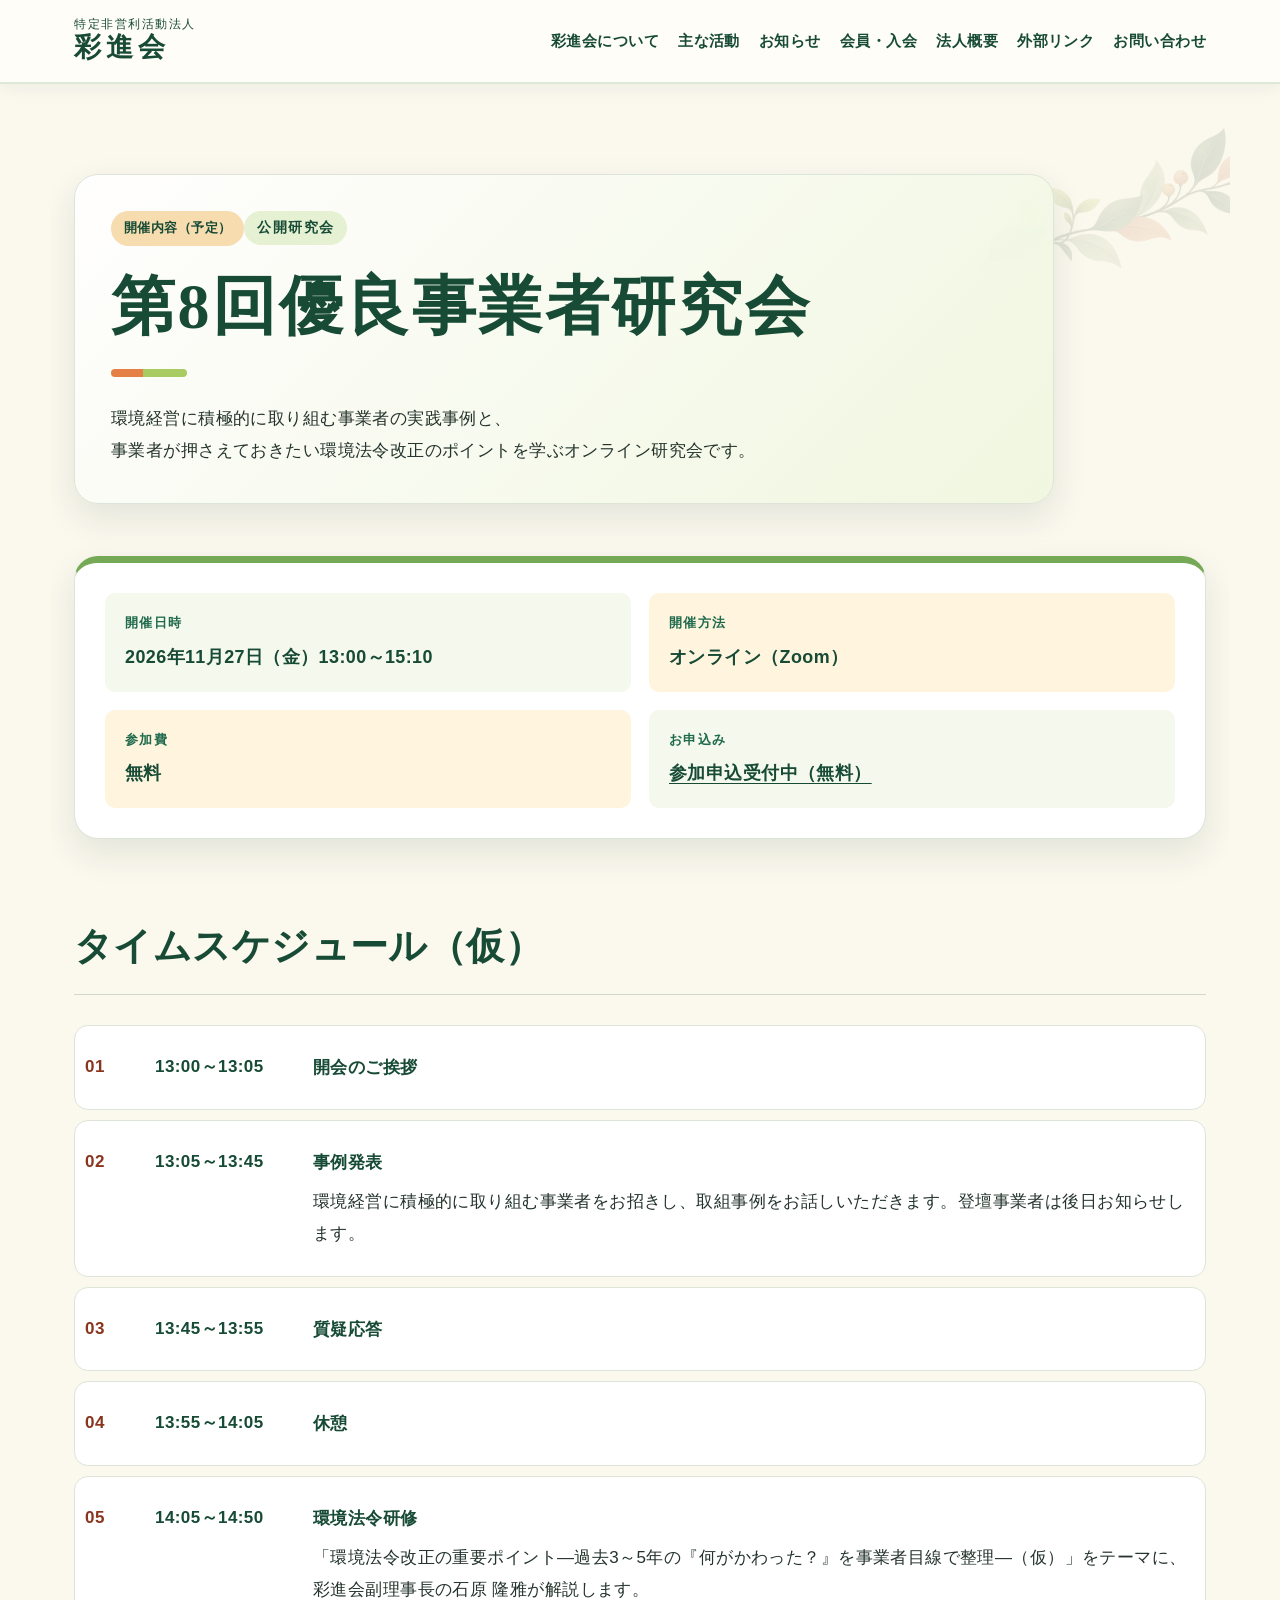
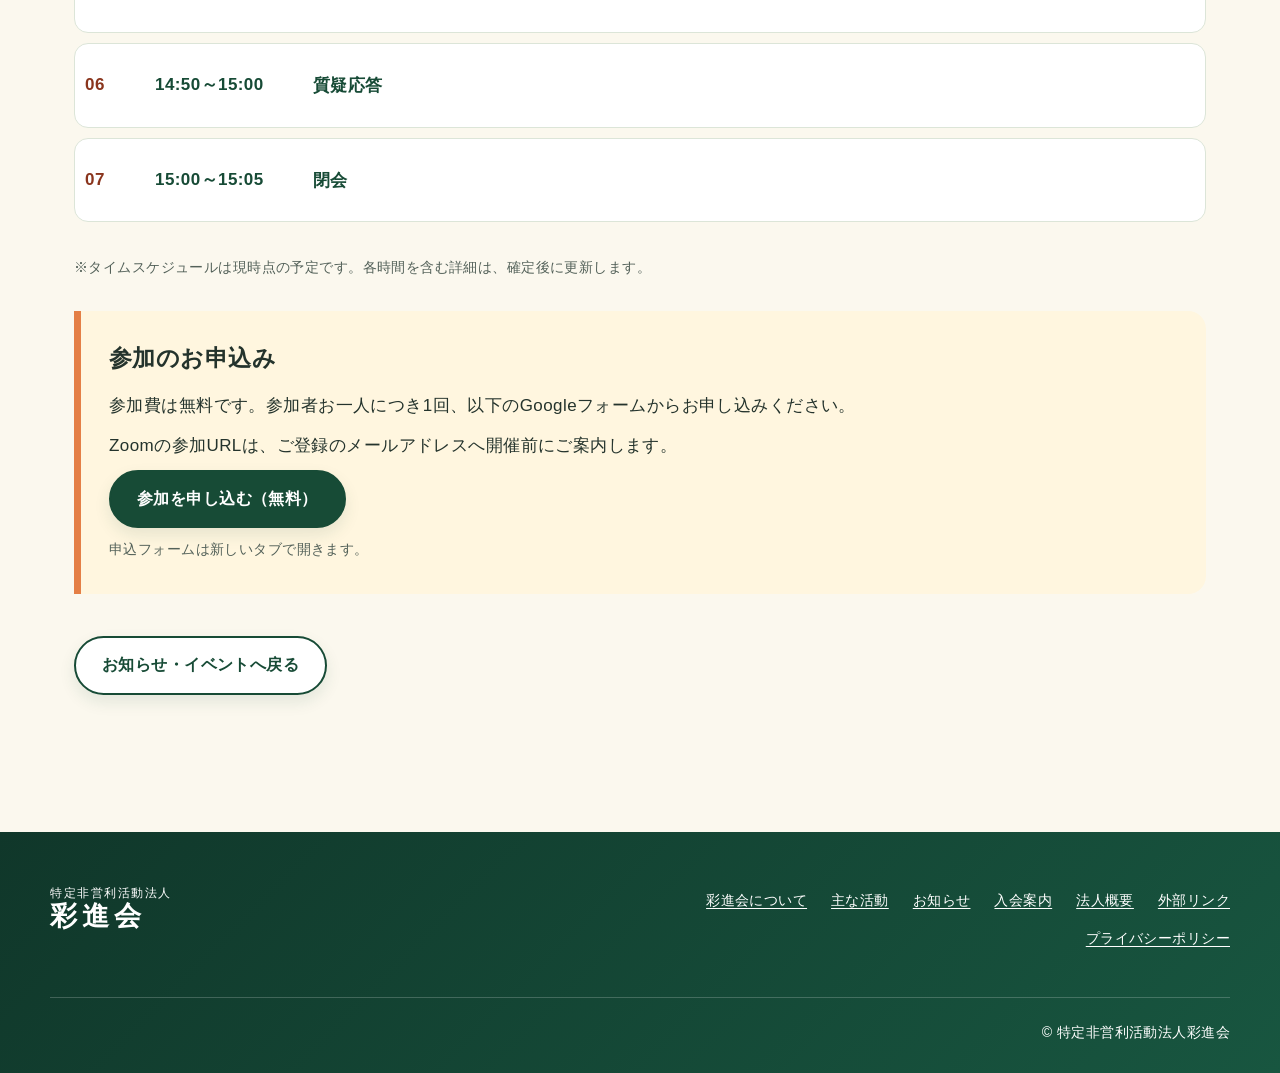
==== event-2026-11.html @ 61be10c1 "Open registration for eighth business study meeting" ====
<!doctype html>
<html lang="ja">
<head>
  <meta charset="utf-8">
  <meta name="viewport" content="width=device-width,initial-scale=1">
  <title>第8回優良事業者研究会｜特定非営利活動法人 彩進会</title>
  <meta name="description" content="2026年11月27日にZoomで開催予定の第8回優良事業者研究会のご案内です。">
  <meta property="og:type" content="article"><meta property="og:locale" content="ja_JP">
  <meta property="og:title" content="第8回優良事業者研究会｜特定非営利活動法人 彩進会">
  <link rel="icon" href="data:,">
  <link rel="stylesheet" href="assets/css/style.css">
  <script src="assets/js/main.js" defer></script>
</head>
<body>
  <a class="skip-link" href="#main">本文へ移動</a>
  <header class="site-header"><div class="header-inner">
    <a class="wordmark" href="index.html" aria-label="彩進会 トップへ"><small>特定非営利活動法人</small><span>彩進会</span></a>
    <button class="menu-button" type="button" aria-expanded="false" aria-controls="global-nav"><span>メニュー</span><i aria-hidden="true"></i></button>
    <nav id="global-nav" class="global-nav" aria-label="メインメニュー"><ul>
      <li><a href="index.html#about">彩進会について</a></li><li><a href="index.html#activities">主な活動</a></li><li><a href="index.html#news">お知らせ</a></li>
      <li><a href="index.html#members">会員・入会</a></li><li><a href="index.html#profile">法人概要</a></li><li><a href="links.html">外部リンク</a></li><li><a href="index.html#contact">お問い合わせ</a></li>
    </ul></nav>
  </div></header>
  <main id="main" class="event-page">
    <header><p class="event-status">開催内容（予定）</p><p class="section-label">公開研究会</p><h1>第8回優良事業者研究会</h1><p class="event-lead">環境経営に積極的に取り組む事業者の実践事例と、<br>事業者が押さえておきたい環境法令改正のポイントを学ぶオンライン研究会です。</p></header>
    <dl class="event-facts">
      <div><dt>開催日時</dt><dd><time datetime="2026-11-27T13:00:00+09:00">2026年11月27日（金）13:00～15:10</time></dd></div>
      <div><dt>開催方法</dt><dd>オンライン（Zoom）</dd></div>
      <div><dt>参加費</dt><dd>無料</dd></div>
      <div><dt>お申込み</dt><dd><a href="#application-heading">参加申込受付中（無料）</a></dd></div>
    </dl>
    <section class="event-section" aria-labelledby="schedule-heading"><h2 id="schedule-heading">タイムスケジュール（仮）</h2>
      <ol class="event-schedule">
        <li><span class="schedule-time">13:00～13:05</span><div class="schedule-content"><strong>開会のご挨拶</strong></div></li>
        <li><span class="schedule-time">13:05～13:45</span><div class="schedule-content"><strong>事例発表</strong><p>環境経営に積極的に取り組む事業者をお招きし、取組事例をお話しいただきます。登壇事業者は後日お知らせします。</p></div></li>
        <li><span class="schedule-time">13:45～13:55</span><div class="schedule-content"><strong>質疑応答</strong></div></li>
        <li><span class="schedule-time">13:55～14:05</span><div class="schedule-content"><strong>休憩</strong></div></li>
        <li><span class="schedule-time">14:05～14:50</span><div class="schedule-content"><strong>環境法令研修</strong><p>「環境法令改正の重要ポイント―過去3～5年の『何がかわった？』を事業者目線で整理―（仮）」をテーマに、彩進会副理事長の石原 隆雅が解説します。</p></div></li>
        <li><span class="schedule-time">14:50～15:00</span><div class="schedule-content"><strong>質疑応答</strong></div></li>
        <li><span class="schedule-time">15:00～15:05</span><div class="schedule-content"><strong>閉会</strong></div></li>
      </ol>
      <p class="external-link-note">※タイムスケジュールは現時点の予定です。各時間を含む詳細は、確定後に更新します。</p>
    </section>
    <aside class="event-notice" aria-labelledby="application-heading">
      <h2 id="application-heading">参加のお申込み</h2>
      <p>参加費は無料です。参加者お一人につき1回、以下のGoogleフォームからお申し込みください。</p>
      <p>Zoomの参加URLは、ご登録のメールアドレスへ開催前にご案内します。</p>
      <p><a class="button primary" href="https://forms.gle/rcYbbFnbFjugcRZS7" target="_blank" rel="noopener noreferrer">参加を申し込む（無料）<span class="visually-hidden">（Googleフォーム・新しいタブで開きます）</span></a></p>
      <p class="external-link-note">申込フォームは新しいタブで開きます。</p>
    </aside>
    <p class="event-actions"><a class="button secondary" href="index.html#news">お知らせ・イベントへ戻る</a></p>
  </main>
  <footer><div class="footer-inner"><div class="wordmark inverse"><small>特定非営利活動法人</small><span>彩進会</span></div><nav aria-label="フッターメニュー"><a href="index.html#about">彩進会について</a><a href="index.html#activities">主な活動</a><a href="index.html#news">お知らせ</a><a href="index.html#join">入会案内</a><a href="index.html#profile">法人概要</a><a href="links.html">外部リンク</a><a href="privacy.html">プライバシーポリシー</a></nav></div><p class="copyright"><small>&copy; 特定非営利活動法人彩進会</small></p></footer>
</body>
</html>
---- assets/css/style.css ----
:root{--ivory:#f7f3e9;--paper:#fffdf8;--green:#184f3b;--green-2:#2d6a50;--lime:#c8d99b;--beige:#eadfca;--orange:#c86f3d;--orange-text:#934520;--ink:#28332e;--muted:#647069;--line:#d9d5c8;--white:#fff;--radius:22px;--shadow:0 16px 45px rgba(39,61,49,.1);--max:1180px}
*{box-sizing:border-box}html{scroll-behavior:smooth;scroll-padding-top:90px}body{margin:0;background:var(--ivory);color:var(--ink);font-family:"Yu Gothic","Hiragino Kaku Gothic ProN",Meiryo,sans-serif;line-height:1.85;letter-spacing:.025em}body,button,input,select,textarea{font-size:16px}a{color:var(--green);text-underline-offset:.2em}a:hover{text-decoration-thickness:2px}img{max-width:100%}button,input,select,textarea{font:inherit}button,a,input,select,textarea{outline-offset:4px}:focus-visible{outline:3px solid var(--orange)}.skip-link{position:fixed;left:16px;top:-80px;z-index:999;padding:12px 18px;background:var(--green);color:white;border-radius:8px}.skip-link:focus{top:12px}.site-header{position:sticky;top:0;z-index:100;background:rgba(247,243,233,.94);border-bottom:1px solid rgba(24,79,59,.14);backdrop-filter:blur(12px)}.header-inner{max-width:var(--max);min-height:82px;margin:auto;padding:10px 24px;display:flex;align-items:center;justify-content:space-between;gap:30px}.wordmark{display:flex;flex-direction:column;color:var(--green);text-decoration:none;line-height:1.15;letter-spacing:.09em}.wordmark small{font-size:.7rem}.wordmark span{font-family:YuMincho,"Yu Mincho",serif;font-size:1.7rem;font-weight:700;letter-spacing:.18em}.global-nav ul{display:flex;align-items:center;gap:24px;list-style:none;margin:0;padding:0}.global-nav a,.back-link{font-size:.88rem;font-weight:700;text-decoration:none}.global-nav a:hover,.back-link:hover{color:var(--orange)}.menu-button{display:none;min-width:48px;min-height:48px;border:0;background:transparent;color:var(--green);font-weight:700}.hero{min-height:680px;display:grid;grid-template-columns:minmax(0,1fr) minmax(320px,470px);align-items:center;gap:70px;max-width:var(--max);margin:auto;padding:90px 24px 100px}.hero-inner{max-width:720px}.eyebrow,.section-label{margin:0 0 15px;color:var(--green-2);font-size:.82rem;font-weight:800;letter-spacing:.15em}.hero h1{margin:0;color:var(--green);font-family:YuMincho,"Yu Mincho",serif;font-size:clamp(2.8rem,5.3vw,5.2rem);line-height:1.3;letter-spacing:.04em}.hero p{max-width:700px;margin:30px 0 0;font-size:1.08rem}.actions{display:flex;gap:14px;flex-wrap:wrap;margin-top:38px}.button{display:inline-flex;min-height:52px;padding:12px 26px;border:2px solid var(--green);border-radius:999px;align-items:center;justify-content:center;font-weight:800;text-decoration:none;cursor:pointer}.button.primary{background:var(--green);color:white}.button.primary:hover{background:#0f3d2d}.button.secondary{background:transparent;color:var(--green)}.button.secondary:hover{background:var(--paper)}.hero-shape{aspect-ratio:1;position:relative;border-radius:42% 58% 58% 42%/45% 40% 60% 55%;background:var(--green);box-shadow:25px 25px 0 var(--lime);display:grid;place-items:center;transform:rotate(-4deg)}.hero-shape:before,.hero-shape:after{content:"";position:absolute;border:1px solid rgba(255,255,255,.38);border-radius:50%}.hero-shape:before{inset:14%}.hero-shape:after{inset:31%}.hero-shape span{position:absolute;color:white;font-family:YuMincho,"Yu Mincho",serif;font-size:1.25rem;font-weight:700;transform:rotate(4deg)}.hero-shape span:first-child{top:18%;left:41%}.hero-shape span:nth-child(2){right:16%;bottom:30%}.hero-shape span:last-child{bottom:17%;left:22%}.section{padding:110px max(24px,calc((100% - var(--max))/2))}.section.tint{background:#efe8d9}.section.dark{background:var(--green);color:white}.section-grid{display:grid;grid-template-columns:.8fr 1.2fr;gap:9%;align-items:start}.section h2,.policy h1{margin:0;font-family:YuMincho,"Yu Mincho",serif;color:var(--green);font-size:clamp(2rem,4vw,3.4rem);line-height:1.45;letter-spacing:.04em}.dark h2,.dark .section-label{color:white}.prose p:first-child{margin-top:0}.prose p{margin:0 0 1.35em}.section-heading{max-width:800px;margin-bottom:52px}.section-heading>p:last-child{margin-top:20px}.cards{display:grid;gap:22px}.cards.three{grid-template-columns:repeat(3,1fr)}.card{position:relative;background:var(--paper);padding:34px;border:1px solid rgba(24,79,59,.13);border-radius:var(--radius);box-shadow:var(--shadow)}.card h3{margin:10px 0 18px;color:var(--green);font-family:YuMincho,"Yu Mincho",serif;font-size:1.35rem}.card p{margin:.8em 0}.number{color:var(--orange);font-weight:800}.dark .card{box-shadow:none}.compact .card{padding:30px}.event-list{border-top:1px solid var(--line)}.event-list article{display:grid;grid-template-columns:minmax(220px,.65fr) 1.35fr;gap:55px;padding:32px 10px;border-bottom:1px solid var(--line)}.event-list time{display:inline-block;padding:4px 12px;background:var(--beige);border-radius:99px;color:var(--green);font-size:.82rem;font-weight:800}.event-list h3{margin:10px 0 0;color:var(--green);font-size:1.35rem}.event-list p{margin:0}.join-layout{display:grid;grid-template-columns:1.1fr .9fr;gap:8%;align-items:start}.fee{margin-top:35px;padding:28px;border-left:5px solid var(--orange);background:var(--paper)}.fee>span{display:block;color:var(--green);font-weight:800}.fee strong{display:block;color:var(--green);font-size:2.7rem;line-height:1.3}.fee strong small{font-size:1rem}.flow{padding:38px;background:var(--green);color:white;border-radius:var(--radius)}.flow h3{margin-top:0;font-size:1.4rem}.flow ol{list-style:none;counter-reset:flow;padding:0}.flow li{counter-increment:flow;position:relative;padding:13px 0 13px 52px;border-bottom:1px solid rgba(255,255,255,.2)}.flow li:before{content:counter(flow,decimal-leading-zero);position:absolute;left:0;color:var(--lime);font-weight:800}.text-link{color:white;font-weight:800}.profile-list{max-width:850px;margin:0}.profile-list div{display:grid;grid-template-columns:180px 1fr;padding:19px 0;border-bottom:1px solid #cac4b8}.profile-list dt{color:var(--green);font-weight:800}.profile-list dd{margin:0}.contact{display:grid;grid-template-columns:.75fr 1.25fr;gap:8%;background:var(--paper)}.contact-intro{position:sticky;top:120px;align-self:start}.contact form{padding:42px;background:var(--ivory);border-radius:var(--radius)}.field{margin-bottom:25px}.field-row{display:grid;grid-template-columns:1fr 1fr;gap:18px}.field label{display:block;margin-bottom:7px;font-weight:800}.field em,.consent em{font-style:normal;color:#934520;font-size:.78rem}.field label small{font-weight:400;color:var(--muted)}input,select,textarea{width:100%;min-height:50px;padding:10px 13px;border:1px solid #9ba79f;border-radius:8px;background:white;color:var(--ink)}textarea{resize:vertical}.field-meta{display:flex;justify-content:space-between;gap:10px;font-size:.85rem}.error{display:block;min-height:1.5em;color:#9b331f;font-size:.85rem;font-weight:700}[aria-invalid=true]{border:2px solid #9b331f}.consent{display:flex;gap:12px;align-items:flex-start}.consent input{width:22px;min-height:22px;margin-top:5px;flex:0 0 auto}.honeypot{position:absolute!important;width:1px!important;height:1px!important;overflow:hidden!important;clip:rect(0,0,0,0)!important}.submit{margin-top:22px;border:0}.submit:disabled{opacity:.6;cursor:wait}.form-status{display:none;margin-bottom:22px;padding:14px 16px;border-radius:8px;font-weight:700}.form-status:not(:empty){display:block}.form-status.sending{background:#ece6d9}.form-status.success{background:#dcebdc;color:#17442f}.form-status.error-status{background:#f5ddd6;color:#792d1d}footer{padding:55px 24px 25px;background:#123d2e;color:white}.footer-inner{max-width:var(--max);margin:auto;display:flex;justify-content:space-between;gap:30px}.wordmark.inverse{color:white}.footer-inner nav{display:flex;gap:12px 24px;flex-wrap:wrap;justify-content:flex-end;max-width:650px}.footer-inner nav a{color:white;font-size:.88rem}.copyright{max-width:var(--max);margin:45px auto 0;padding-top:18px;border-top:1px solid rgba(255,255,255,.2);text-align:right}.policy{max-width:900px;margin:auto;padding:90px 24px 120px}.policy>header{margin-bottom:65px}.policy section{margin:52px 0}.policy h2{padding-bottom:12px;border-bottom:1px solid var(--line);color:var(--green);font-family:YuMincho,"Yu Mincho",serif;font-size:1.5rem}.policy li{margin:.35em 0}.enacted{text-align:right;margin-top:70px}.back-link{padding:10px 0}
@media(max-width:900px){.global-nav{display:none;position:absolute;top:82px;left:0;right:0;background:var(--paper);border-bottom:1px solid var(--line);box-shadow:0 10px 20px rgba(0,0,0,.08)}.global-nav.is-open{display:block}.global-nav ul{display:block;padding:12px 24px 22px}.global-nav a{display:block;min-height:48px;padding:12px 0;border-bottom:1px solid var(--line)}.menu-button{display:block}.hero{grid-template-columns:1fr;min-height:auto;gap:60px;padding-top:70px}.hero-shape{width:min(68vw,420px);margin:auto}.section-grid,.join-layout,.contact{grid-template-columns:1fr;gap:50px}.cards.three{grid-template-columns:1fr}.card{padding:30px}.contact-intro{position:static}.contact form{padding:32px}.event-list article{gap:28px}.footer-inner{display:block}.footer-inner nav{justify-content:flex-start;margin-top:30px}}
@media(max-width:600px){html{scroll-padding-top:74px}.header-inner{min-height:72px;padding-inline:18px}.wordmark span{font-size:1.4rem}.global-nav{top:72px}.hero{padding:55px 20px 75px}.hero h1{font-size:clamp(2.35rem,11.5vw,3.4rem)}.hero p{font-size:1rem}.hero-shape{width:78vw;box-shadow:14px 14px 0 var(--lime)}.actions{display:grid}.section{padding:78px 20px}.section h2{font-size:2rem}.event-list article{grid-template-columns:1fr;gap:12px;padding:27px 0}.profile-list div{grid-template-columns:1fr;gap:3px}.contact form{padding:24px 18px}.field-row{grid-template-columns:1fr;gap:0}.footer-inner nav{display:grid;grid-template-columns:1fr 1fr}.copyright{text-align:left}.policy{padding:60px 20px 90px}.back-link{font-size:.8rem}.fee strong{font-size:2.3rem}}
.hero-title-line{display:block;white-space:nowrap}
@media(min-width:901px) and (max-width:1100px){.hero h1{font-size:clamp(2rem,4vw,3rem)}}
@media(max-width:600px){.hero h1{font-size:clamp(1.85rem,9vw,3.4rem)}}
@media(prefers-reduced-motion:reduce){html{scroll-behavior:auto}*,*:before,*:after{animation-duration:.01ms!important;animation-iteration-count:1!important;transition-duration:.01ms!important}}
.dark .card{color:var(--ink)}
.global-nav a:hover,.back-link:hover,.number,.field em,.consent em{color:var(--orange-text)}
.global-nav ul{gap:clamp(12px,1.5vw,24px)}.global-nav a[aria-current=page]{color:var(--orange-text)}
.resource-page{max-width:var(--max);min-height:70vh;margin:auto;padding:90px 24px 120px}.resource-page>header{max-width:820px;margin-bottom:60px}.resource-page h1{margin:0;color:var(--green);font-family:YuMincho,"Yu Mincho",serif;font-size:clamp(2.6rem,5vw,4.6rem);line-height:1.35;letter-spacing:.04em}.resource-page>header>p:last-child{margin:24px 0 0}.resource-section{padding-top:38px;border-top:1px solid var(--line)}.resource-section h2{margin:0 0 28px;color:var(--green);font-family:YuMincho,"Yu Mincho",serif;font-size:clamp(1.6rem,3vw,2.2rem)}.external-link-list{display:grid;grid-template-columns:repeat(2,minmax(0,1fr));gap:22px;margin:0;padding:0;list-style:none}.external-link-card{display:flex;flex-direction:column;padding:30px;background:var(--paper);border:1px solid rgba(24,79,59,.13);border-radius:var(--radius);box-shadow:var(--shadow)}.external-link-card h3{margin:0 0 12px;font-family:YuMincho,"Yu Mincho",serif;font-size:1.3rem;line-height:1.5}.external-link-card h3 a{color:var(--green);text-decoration-thickness:1px}.external-link-card h3 a:hover{color:var(--orange-text);text-decoration-thickness:2px}.external-link-card p{margin:0}.external-link-note{margin:32px 0 0;color:var(--muted);font-size:.88rem}@media(max-width:700px){.resource-page{padding:60px 20px 90px}.external-link-list{grid-template-columns:1fr}.external-link-card{padding:26px 22px}}
.visually-hidden{position:absolute!important;width:1px!important;height:1px!important;padding:0!important;margin:-1px!important;overflow:hidden!important;clip:rect(0,0,0,0)!important;white-space:nowrap!important;border:0!important}
.event-detail-link{display:inline-block;margin-top:16px;color:var(--orange-text);font-weight:800}.event-page{max-width:var(--max);margin:auto;padding:90px 24px 120px}.event-page>header{max-width:980px;margin-bottom:52px}.event-status{display:inline-block;margin:0 0 18px;padding:5px 13px;background:var(--beige);border-radius:999px;color:var(--green);font-size:.82rem;font-weight:800}.event-page h1{margin:0;color:var(--green);font-family:YuMincho,"Yu Mincho",serif;font-size:clamp(2.5rem,5vw,4.7rem);line-height:1.35;letter-spacing:.04em}.event-lead{max-width:820px;margin:25px 0 0;font-size:1.08rem}.event-facts{display:grid;grid-template-columns:repeat(2,minmax(0,1fr));gap:18px;margin:0;padding:30px;background:var(--paper);border:1px solid rgba(24,79,59,.13);border-radius:var(--radius);box-shadow:var(--shadow)}.event-facts div{padding:18px 20px;background:var(--ivory);border-radius:10px}.event-facts dt{margin-bottom:4px;color:var(--green-2);font-size:.8rem;font-weight:800;letter-spacing:.1em}.event-facts dd{margin:0;color:var(--green);font-size:1.12rem;font-weight:800}.event-section{margin-top:72px}.event-section h2{margin:0 0 30px;padding-bottom:12px;border-bottom:1px solid var(--line);color:var(--green);font-family:YuMincho,"Yu Mincho",serif;font-size:clamp(1.7rem,3vw,2.35rem)}.event-schedule{counter-reset:schedule;margin:0;padding:0;list-style:none}.event-schedule li{counter-increment:schedule;display:grid;grid-template-columns:52px 140px 1fr;gap:18px;padding:25px 10px;border-bottom:1px solid var(--line)}.event-schedule li:before{content:counter(schedule,decimal-leading-zero);color:var(--orange-text);font-weight:800}.schedule-time{color:var(--green);font-weight:800;white-space:nowrap}.schedule-content strong{display:block;color:var(--green);font-size:1.08rem}.schedule-content p{margin:7px 0 0}.event-notice{margin-top:30px;padding:25px 28px;border-left:5px solid var(--orange);background:var(--paper)}.event-notice h2{margin:0 0 10px;padding:0;border:0;font-size:1.45rem}.event-notice p{margin:.45em 0}.event-actions{margin-top:42px}@media(max-width:700px){.event-page{padding:60px 20px 90px}.event-facts{grid-template-columns:1fr;padding:20px}.event-schedule li{grid-template-columns:42px 1fr;gap:10px}.schedule-time{grid-column:2}.schedule-content{grid-column:2}.event-notice{padding:22px 20px}}
.news-list{margin:0 0 90px;border-top:1px solid var(--line)}.news-list article{display:grid;grid-template-columns:180px 1fr;gap:36px;padding:22px 10px;border-bottom:1px solid var(--line);align-items:baseline}.news-list time{color:var(--green-2);font-size:.88rem;font-weight:800}.news-list p{margin:0;font-weight:700}.events-heading{margin-bottom:52px}@media(max-width:600px){.news-list{margin-bottom:70px}.news-list article{grid-template-columns:1fr;gap:5px;padding:20px 0}}

/* 明るさと読みやすさを高めた自然モチーフのデザイン */
:root{--ivory:#fbf8ee;--paper:#fff;--green:#174b36;--green-2:#1f6a4c;--lime:#dceca6;--beige:#f5ddad;--orange:#e47f45;--orange-text:#8a351d;--ink:#24332c;--muted:#536159;--line:#d1d8cf;--radius:24px;--shadow:0 14px 35px rgba(23,75,54,.11)}
body{background:var(--ivory);color:var(--ink);font-size:17px;line-height:1.9}
.site-header{background:rgba(255,253,247,.96);border-bottom:2px solid #dfe8d6;box-shadow:0 4px 18px rgba(23,75,54,.06)}
.wordmark small{font-size:.76rem}.global-nav a,.back-link{font-size:.94rem}.global-nav a:hover,.back-link:hover{color:var(--orange-text)}
.eyebrow,.section-label{display:inline-flex;align-items:center;min-height:34px;margin-bottom:18px;padding:5px 13px;border-radius:999px;background:#e5f1d2;color:var(--green);font-size:.87rem;line-height:1.4;letter-spacing:.1em}
.hero{position:relative;isolation:isolate;min-height:700px;grid-template-columns:minmax(0,1fr) minmax(340px,490px);gap:58px;margin-top:24px;margin-bottom:34px;padding:72px 48px 82px;overflow:hidden;border:1px solid #e1e8d8;border-radius:40px;background:radial-gradient(circle at 8% 10%,#fff4cf 0 13%,transparent 32%),radial-gradient(circle at 92% 12%,#dff1c8 0 18%,transparent 38%),linear-gradient(145deg,#fffef9 0%,#f3f9e8 62%,#fff2df 100%);box-shadow:0 18px 45px rgba(23,75,54,.08)}
.hero:before{content:"";position:absolute;z-index:-1;width:320px;height:320px;right:-120px;bottom:-160px;border-radius:50%;background:#f7cf9d;opacity:.65}.hero-inner{position:relative;z-index:1}.hero h1{color:var(--green);text-wrap:balance}.hero p{font-size:1.12rem;font-weight:500}.hero-visual{position:relative;align-self:center}.hero-illustration-panel{position:relative;padding:18px;border:2px solid rgba(31,106,76,.12);border-radius:45% 55% 48% 52%/52% 42% 58% 48%;background:rgba(255,255,255,.82);box-shadow:20px 22px 0 #dceca6,0 22px 45px rgba(23,75,54,.14)}.hero-illustration-panel:after{content:"";position:absolute;width:72px;height:72px;right:-14px;top:10%;border-radius:50%;background:#f6c164;z-index:-1}.hero-illustration-panel img{display:block;width:100%;height:auto}.hero-keywords{display:flex;justify-content:center;gap:10px;flex-wrap:wrap;margin-top:32px}.hero-keywords span{min-width:82px;padding:8px 16px;border-radius:999px;background:var(--green);color:#fff;text-align:center;font-weight:800;box-shadow:0 6px 16px rgba(23,75,54,.14)}.hero-keywords span:nth-child(2){background:#b9582d}.hero-keywords span:nth-child(3){background:#276f50}
.button{min-height:56px;font-size:1rem;box-shadow:0 7px 16px rgba(23,75,54,.1)}.button.primary{background:var(--green)}.button.primary:hover{background:#0f3d2d}.button.secondary{background:#fff}.button.secondary:hover{background:#f3f8e9}
.section,.resource-page,.event-page,.policy{position:relative;isolation:isolate;overflow:hidden}.section>* ,.resource-page>* ,.event-page>* ,.policy>*{position:relative;z-index:1}.section:after,.resource-page:after,.event-page:after,.policy:after{content:"";position:absolute;z-index:0;top:34px;right:-55px;width:310px;height:155px;background:url("../images/leaf-sprig.png") center/contain no-repeat;opacity:.13;pointer-events:none}.section.tint:after,.resource-page:after{right:auto;left:-60px;transform:scaleX(-1)}.section.dark:after{filter:brightness(0) invert(1);opacity:.12}
.section{padding-top:118px;padding-bottom:118px}.section.tint{background:linear-gradient(135deg,#f4efdc 0%,#eef6df 100%)}.section.dark{background:linear-gradient(135deg,#133f2f 0%,#26775a 100%)}.dark h2,.dark .section-label{color:#fff}.dark .section-label{background:rgba(255,255,255,.15);border:1px solid rgba(255,255,255,.26)}
.section h2,.policy h1,.resource-page h1,.event-page h1{color:var(--green)}.section h2:after,.policy h1:after,.resource-page h1:after,.event-page h1:after{content:"";display:block;width:76px;height:8px;margin-top:18px;border-radius:999px;background:linear-gradient(90deg,#e47f45 0 42%,#a8cc62 42% 100%)}.dark h2:after{background:linear-gradient(90deg,#f6b66d 0 42%,#dceca6 42% 100%)}
.section.dark h2{color:#fff}
.card,.external-link-card{border:1px solid #dce5d8;border-top:6px solid #76a956;background:#fff;box-shadow:var(--shadow)}.cards.three .card:nth-child(2),.external-link-card:nth-child(2){border-top-color:#e47f45}.cards.three .card:nth-child(3){border-top-color:#e2b547}.card h3{font-size:1.42rem}.number{display:inline-flex;min-width:44px;min-height:44px;align-items:center;justify-content:center;border-radius:50%;background:#f7dfbc;color:var(--orange-text)}
.news-list{display:grid;gap:12px;border:0}.news-list article{padding:22px 24px;border:1px solid #dce5d8;border-left:6px solid #76a956;border-radius:16px;background:#fff;box-shadow:0 8px 22px rgba(23,75,54,.07)}.news-list article:first-child{border-left-color:#e47f45}.news-list time{font-size:.94rem}.event-list{display:grid;gap:16px;border:0}.event-list article{padding:28px;border:1px solid #dce5d8;border-left:6px solid #76a956;border-radius:18px;background:#fff;box-shadow:0 9px 24px rgba(23,75,54,.07)}.event-list article:nth-child(2){border-left-color:#e47f45}.event-list article:nth-child(3){border-left-color:#e2b547}.event-list time{background:#f6e8c7;font-size:.9rem}
.fee{border-left:7px solid var(--orange);border-radius:0 18px 18px 0;background:#fff6df;box-shadow:0 8px 24px rgba(23,75,54,.07)}.flow{background:linear-gradient(145deg,#174b36,#276f50);box-shadow:0 16px 34px rgba(23,75,54,.18)}.flow li:before{color:#e5f1a8}.profile-list{padding:12px 28px;border:1px solid #dce5d8;border-radius:20px;background:rgba(255,255,255,.8);box-shadow:var(--shadow)}
.contact{background:linear-gradient(135deg,#fffdf8 0%,#edf6df 100%)}.contact form{border:1px solid #dce5d8;background:#fff;box-shadow:var(--shadow)}input,select,textarea{min-height:54px;border:2px solid #879b90;background:#fff;font-size:1rem}input:focus,select:focus,textarea:focus{border-color:var(--green);box-shadow:0 0 0 4px rgba(31,106,76,.12)}
footer{background:linear-gradient(135deg,#10372a,#185640)}
.policy>header,.resource-page>header,.event-page>header{padding:36px;border:1px solid #dce5d8;border-radius:24px;background:linear-gradient(135deg,rgba(255,255,255,.92),rgba(239,247,222,.92));box-shadow:var(--shadow)}.policy section{padding:30px 34px;border:1px solid #e0e7dc;border-radius:18px;background:#fff;box-shadow:0 8px 22px rgba(23,75,54,.06)}.resource-section{border-top:0}.event-facts{border:1px solid #dce5d8;border-top:7px solid #76a956}.event-facts div{background:#f5f8ed}.event-facts div:nth-child(2),.event-facts div:nth-child(3){background:#fff5df}.event-status{background:#f6dcae;color:var(--green)}.event-schedule li{margin-bottom:10px;border:1px solid #dce5d8;border-radius:14px;background:#fff}.event-notice{border-left:7px solid var(--orange);border-radius:0 18px 18px 0;background:#fff6df}
@media(max-width:900px){body{font-size:16px}.hero{grid-template-columns:1fr;gap:44px;margin:16px 18px 28px;padding:60px 42px 72px}.hero-visual{width:min(72vw,460px);margin:auto}.section{padding-top:92px;padding-bottom:92px}.section:after,.resource-page:after,.event-page:after,.policy:after{width:230px;height:115px;opacity:.1}.policy>header,.resource-page>header,.event-page>header{padding:30px}}
@media(max-width:600px){.hero{margin:0;border-radius:0 0 30px 30px;padding:48px 20px 64px}.hero p{font-size:1.02rem}.hero-visual{width:min(84vw,390px)}.hero-illustration-panel{padding:10px;box-shadow:12px 14px 0 #dceca6,0 18px 32px rgba(23,75,54,.13)}.hero-keywords{margin-top:25px}.hero-keywords span{min-width:74px;padding:7px 13px}.section{padding-top:82px;padding-bottom:82px}.section:after,.resource-page:after,.event-page:after,.policy:after{right:-65px;left:auto;width:190px;height:95px;opacity:.08}.section.tint:after{right:auto;left:-65px}.news-list article{padding:20px}.event-list article{padding:22px 20px}.profile-list{padding:8px 20px}.policy>header,.resource-page>header,.event-page>header{padding:24px 20px}.policy section{padding:24px 20px}}
.resource-section+.resource-section{margin-top:72px}.external-link-list.single-column{grid-template-columns:minmax(0,560px)}
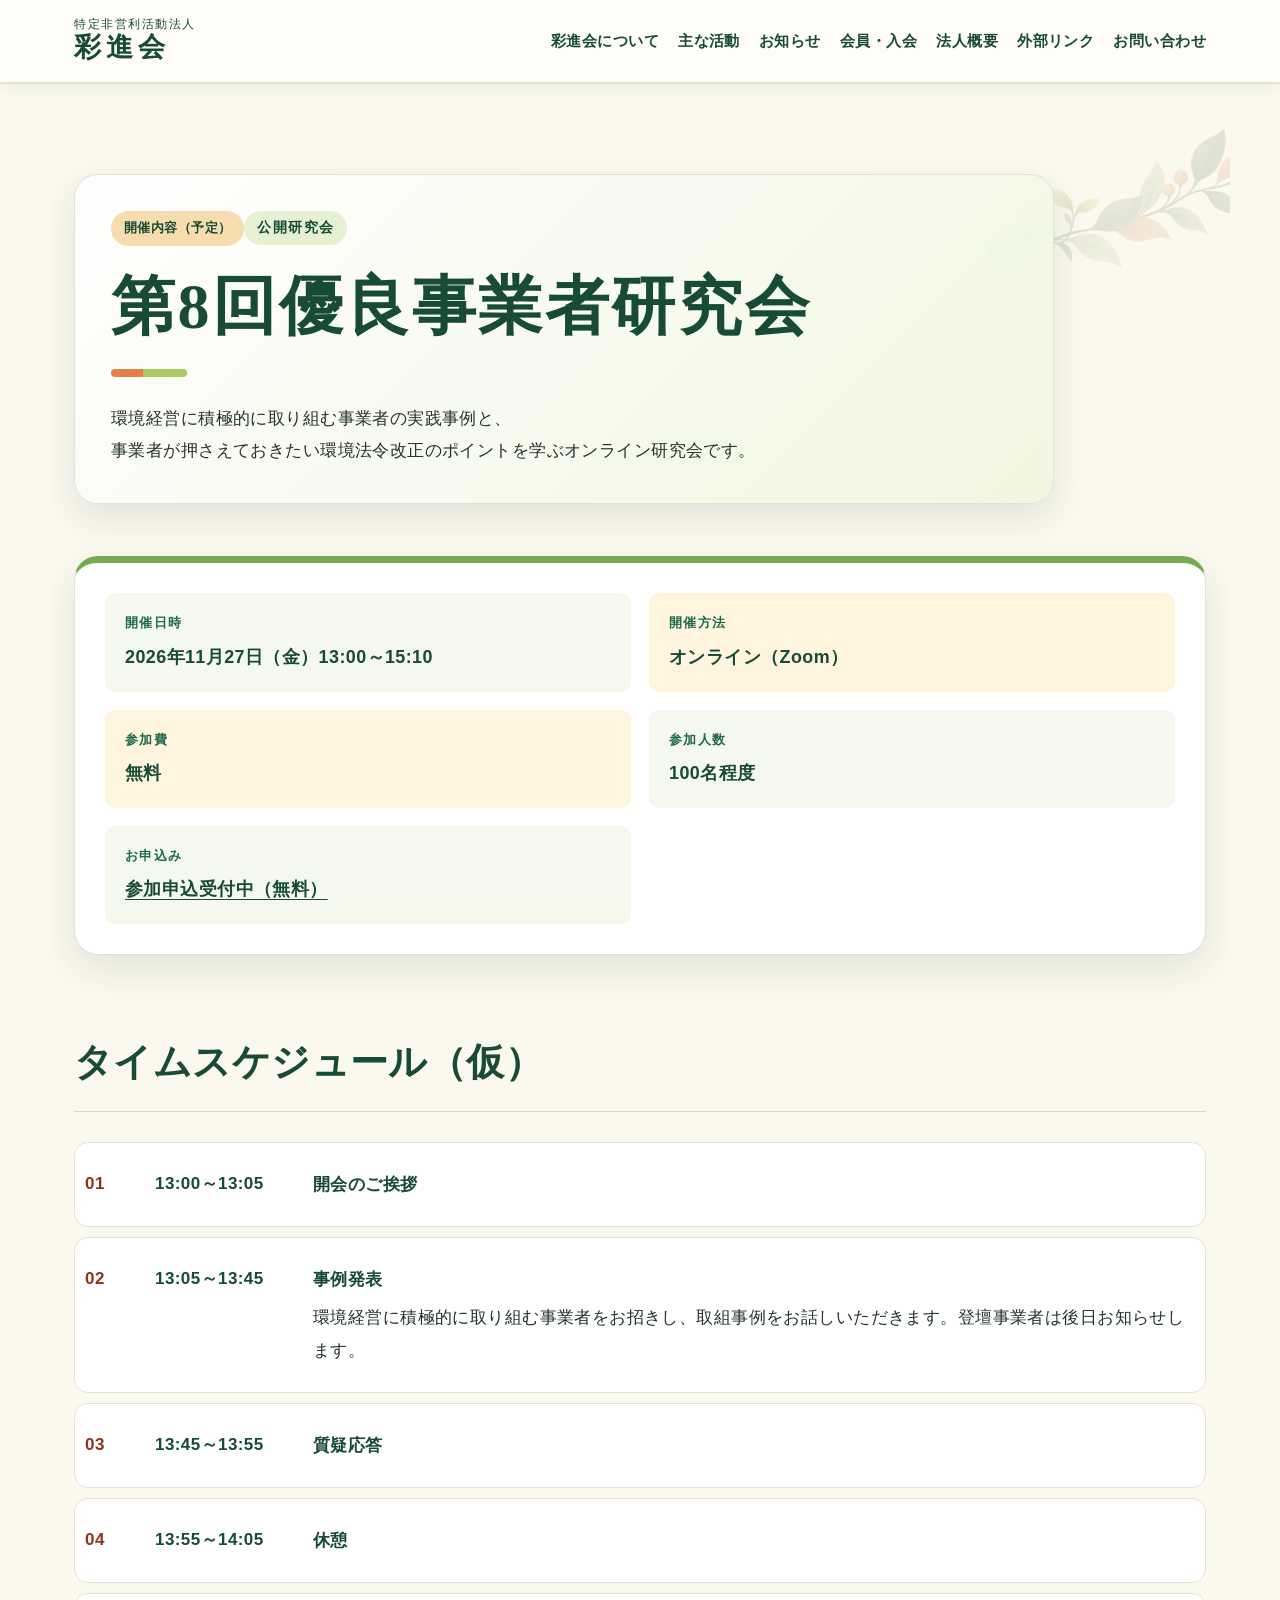
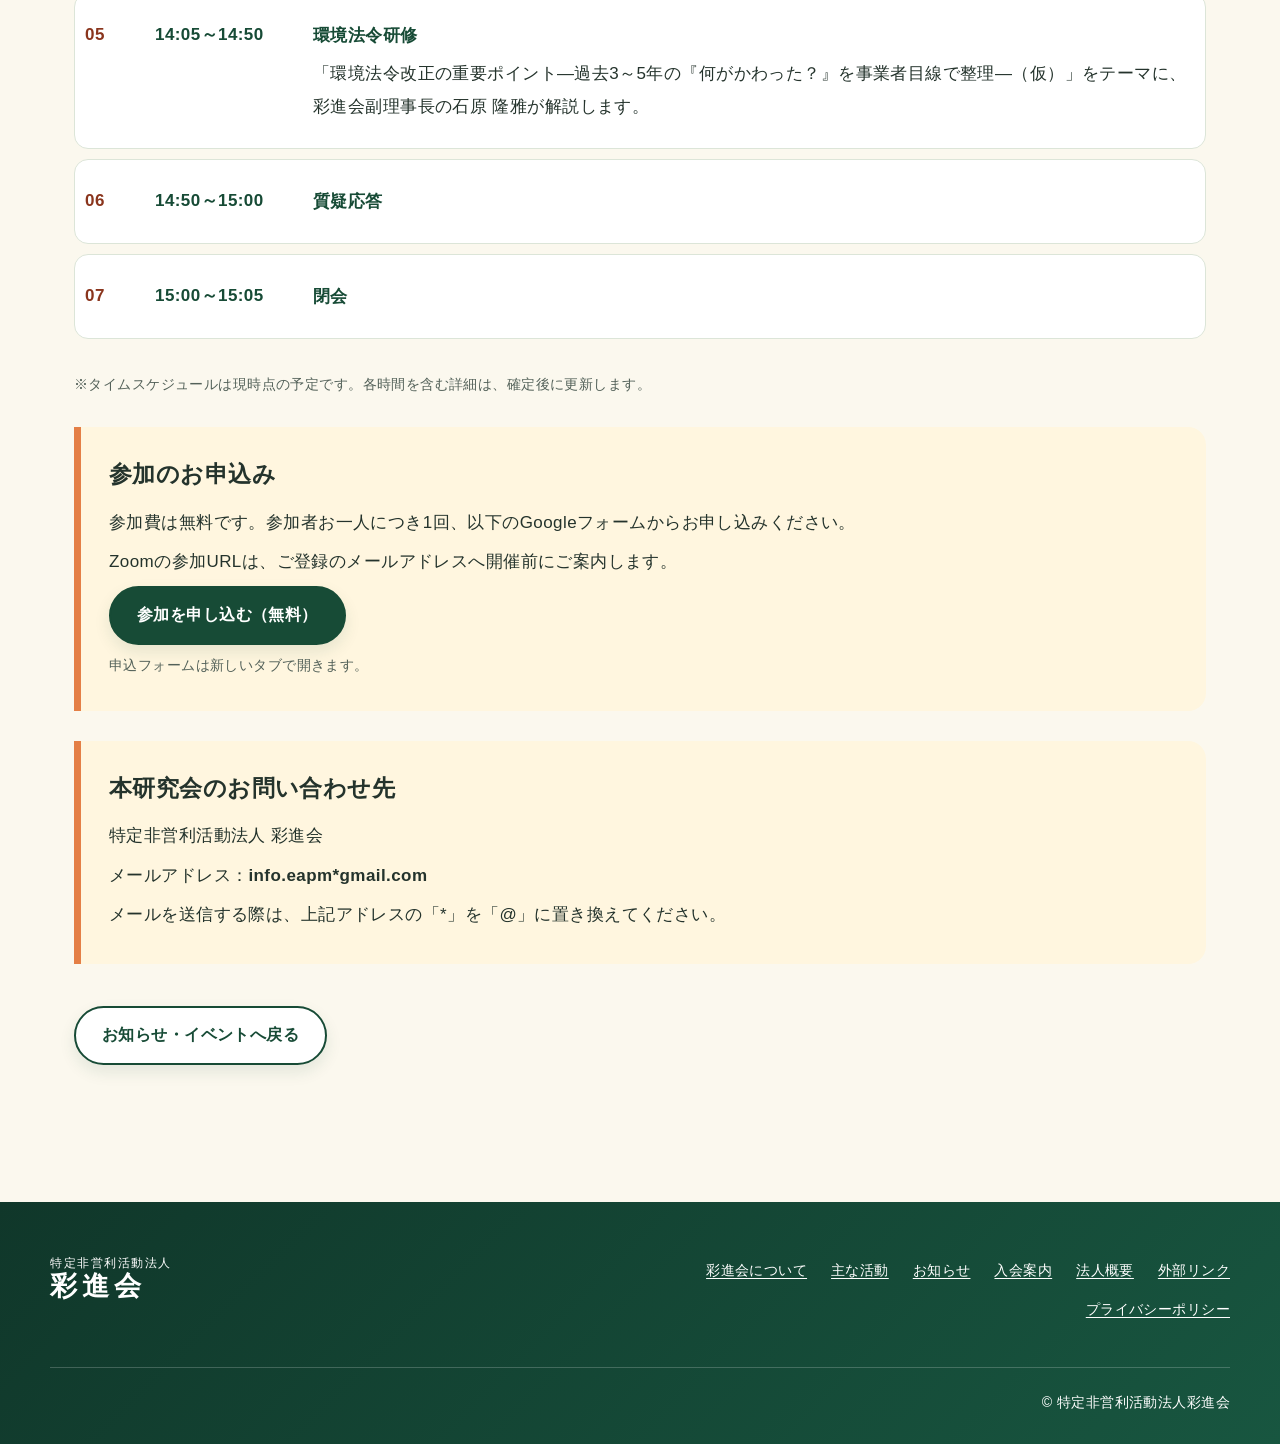
==== commit f68d67c8: "Add event attendance estimate and contact details" ====
--- a/event-2026-11.html
+++ b/event-2026-11.html
@@ -27,6 +27,7 @@
       <div><dt>開催日時</dt><dd><time datetime="2026-11-27T13:00:00+09:00">2026年11月27日（金）13:00～15:10</time></dd></div>
       <div><dt>開催方法</dt><dd>オンライン（Zoom）</dd></div>
       <div><dt>参加費</dt><dd>無料</dd></div>
+      <div><dt>参加人数</dt><dd>100名程度</dd></div>
       <div><dt>お申込み</dt><dd><a href="#application-heading">参加申込受付中（無料）</a></dd></div>
     </dl>
     <section class="event-section" aria-labelledby="schedule-heading"><h2 id="schedule-heading">タイムスケジュール（仮）</h2>
@@ -48,6 +49,12 @@
       <p><a class="button primary" href="https://forms.gle/rcYbbFnbFjugcRZS7" target="_blank" rel="noopener noreferrer">参加を申し込む（無料）<span class="visually-hidden">（Googleフォーム・新しいタブで開きます）</span></a></p>
       <p class="external-link-note">申込フォームは新しいタブで開きます。</p>
     </aside>
+    <aside class="event-notice" aria-labelledby="event-contact-heading">
+      <h2 id="event-contact-heading">本研究会のお問い合わせ先</h2>
+      <p>特定非営利活動法人 彩進会</p>
+      <p>メールアドレス：<strong>info.eapm*gmail.com</strong></p>
+      <p>メールを送信する際は、上記アドレスの「*」を「@」に置き換えてください。</p>
+    </aside>
     <p class="event-actions"><a class="button secondary" href="index.html#news">お知らせ・イベントへ戻る</a></p>
   </main>
   <footer><div class="footer-inner"><div class="wordmark inverse"><small>特定非営利活動法人</small><span>彩進会</span></div><nav aria-label="フッターメニュー"><a href="index.html#about">彩進会について</a><a href="index.html#activities">主な活動</a><a href="index.html#news">お知らせ</a><a href="index.html#join">入会案内</a><a href="index.html#profile">法人概要</a><a href="links.html">外部リンク</a><a href="privacy.html">プライバシーポリシー</a></nav></div><p class="copyright"><small>&copy; 特定非営利活動法人彩進会</small></p></footer>
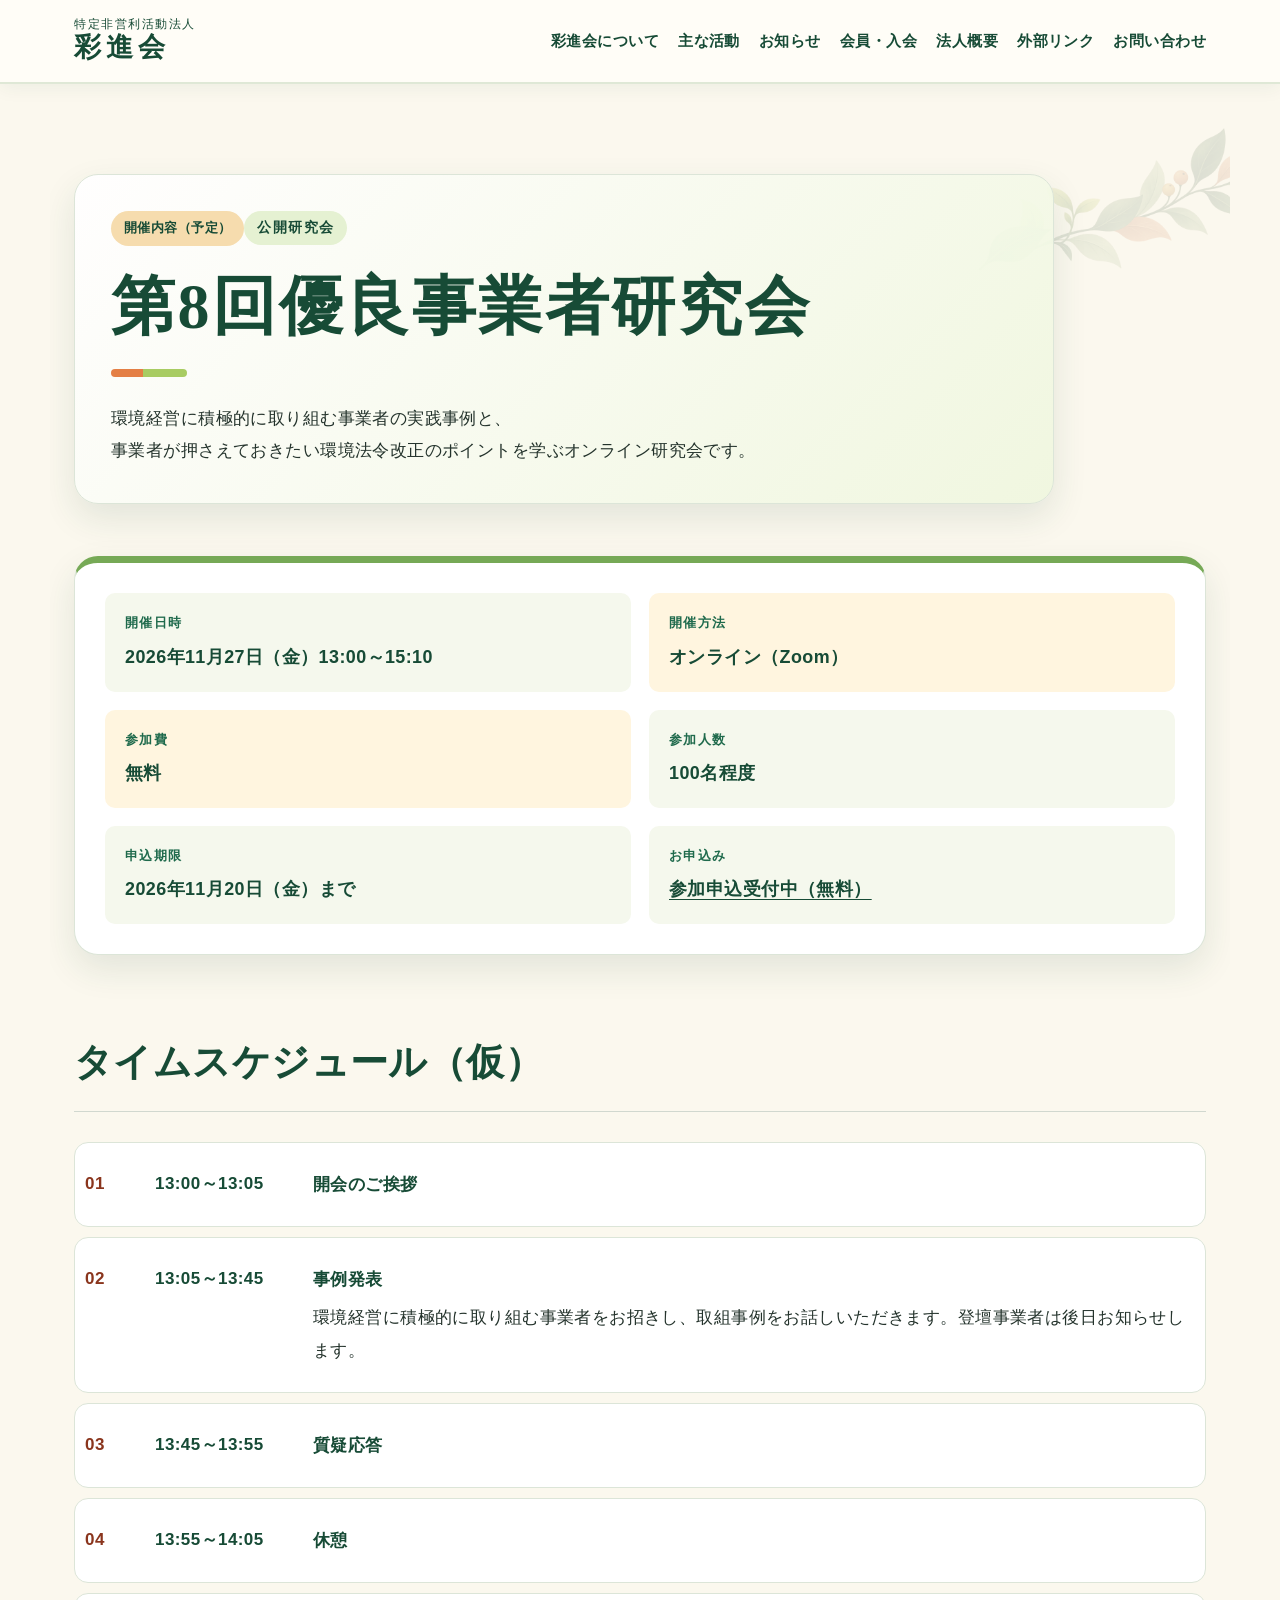
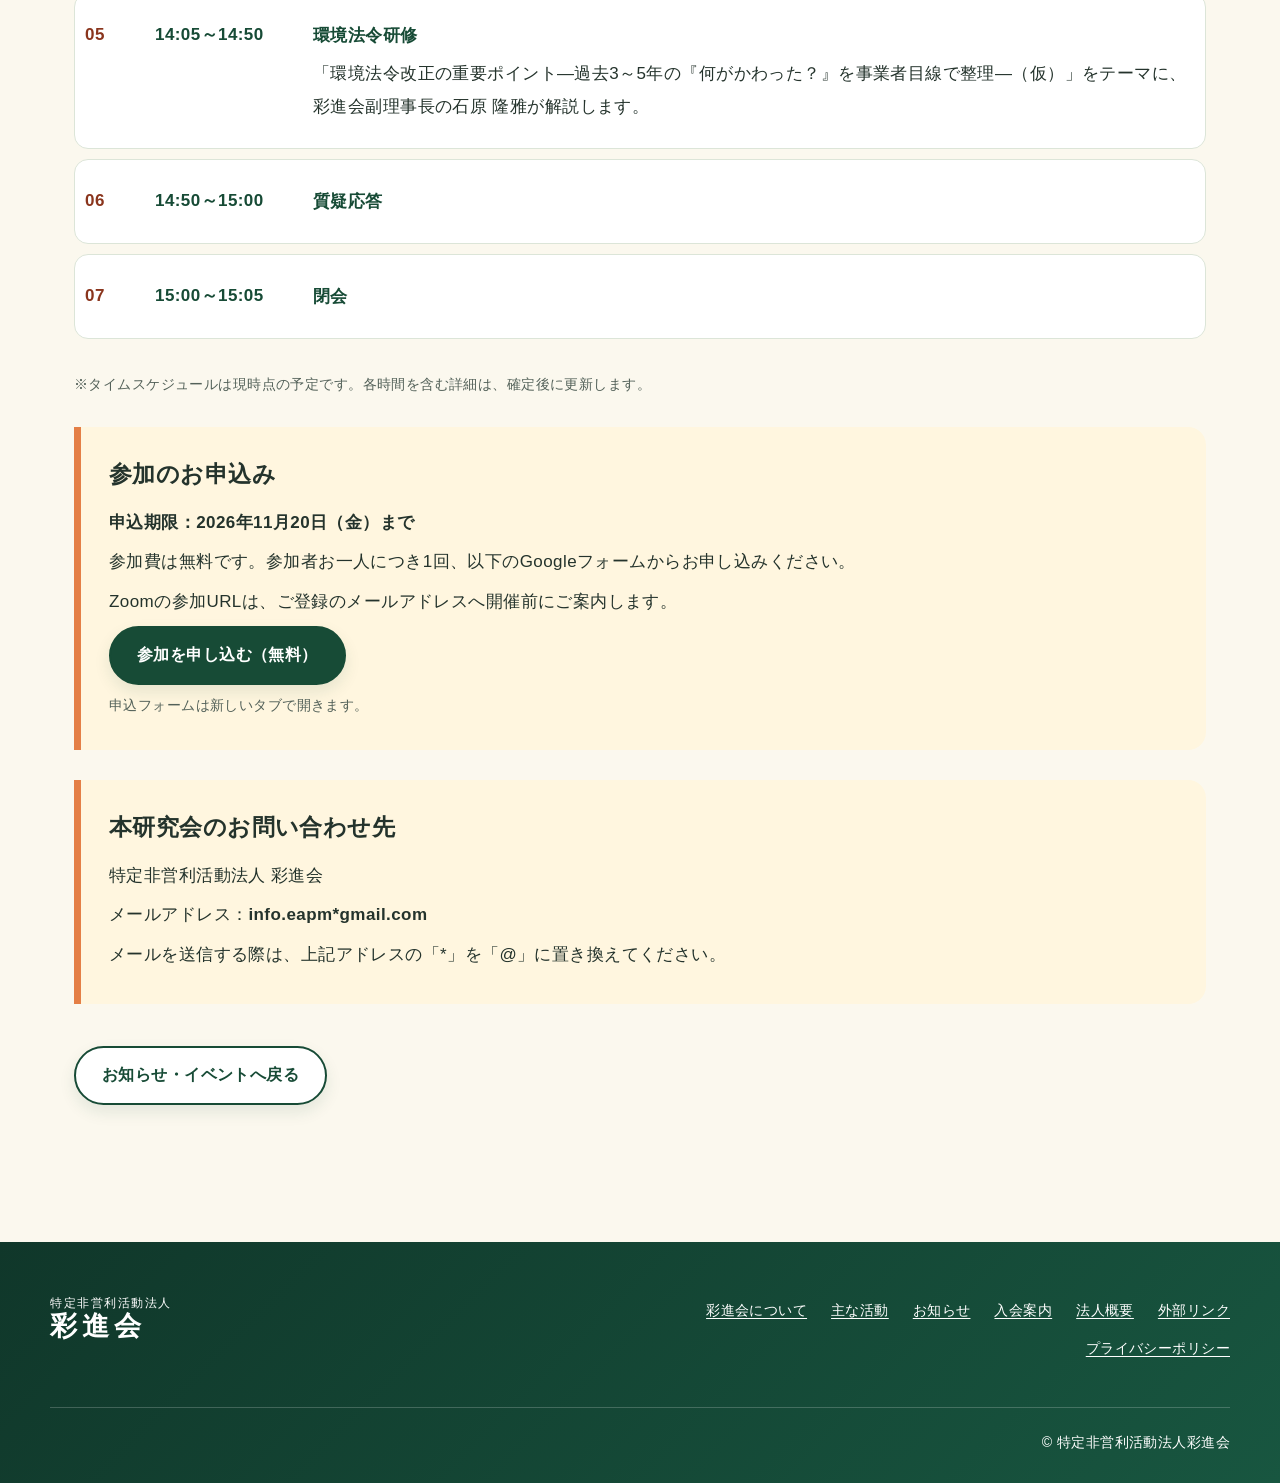
==== commit d8f786df: "Add November 20 event registration deadline" ====
--- a/event-2026-11.html
+++ b/event-2026-11.html
@@ -28,6 +28,7 @@
       <div><dt>開催方法</dt><dd>オンライン（Zoom）</dd></div>
       <div><dt>参加費</dt><dd>無料</dd></div>
       <div><dt>参加人数</dt><dd>100名程度</dd></div>
+      <div><dt>申込期限</dt><dd><time datetime="2026-11-20">2026年11月20日（金）</time>まで</dd></div>
       <div><dt>お申込み</dt><dd><a href="#application-heading">参加申込受付中（無料）</a></dd></div>
     </dl>
     <section class="event-section" aria-labelledby="schedule-heading"><h2 id="schedule-heading">タイムスケジュール（仮）</h2>
@@ -44,6 +45,7 @@
     </section>
     <aside class="event-notice" aria-labelledby="application-heading">
       <h2 id="application-heading">参加のお申込み</h2>
+      <p><strong>申込期限：<time datetime="2026-11-20">2026年11月20日（金）</time>まで</strong></p>
       <p>参加費は無料です。参加者お一人につき1回、以下のGoogleフォームからお申し込みください。</p>
       <p>Zoomの参加URLは、ご登録のメールアドレスへ開催前にご案内します。</p>
       <p><a class="button primary" href="https://forms.gle/rcYbbFnbFjugcRZS7" target="_blank" rel="noopener noreferrer">参加を申し込む（無料）<span class="visually-hidden">（Googleフォーム・新しいタブで開きます）</span></a></p>
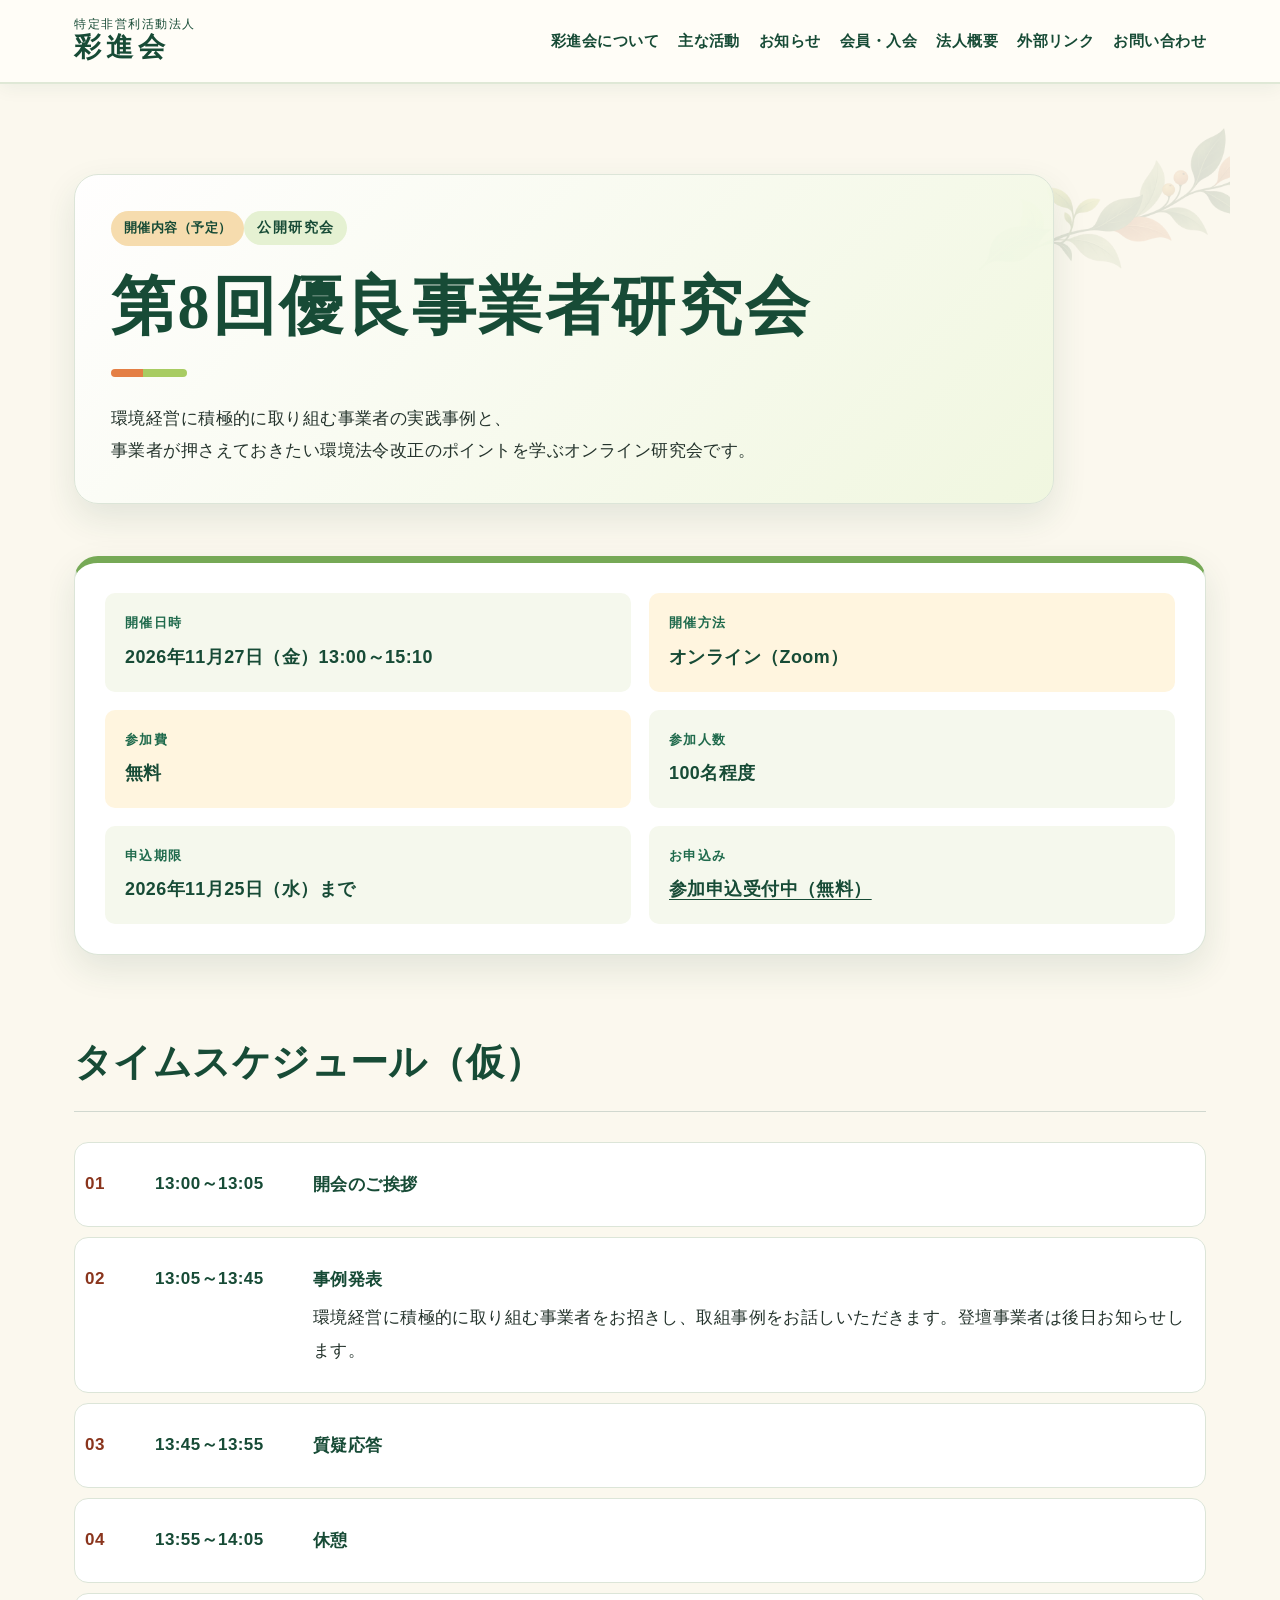
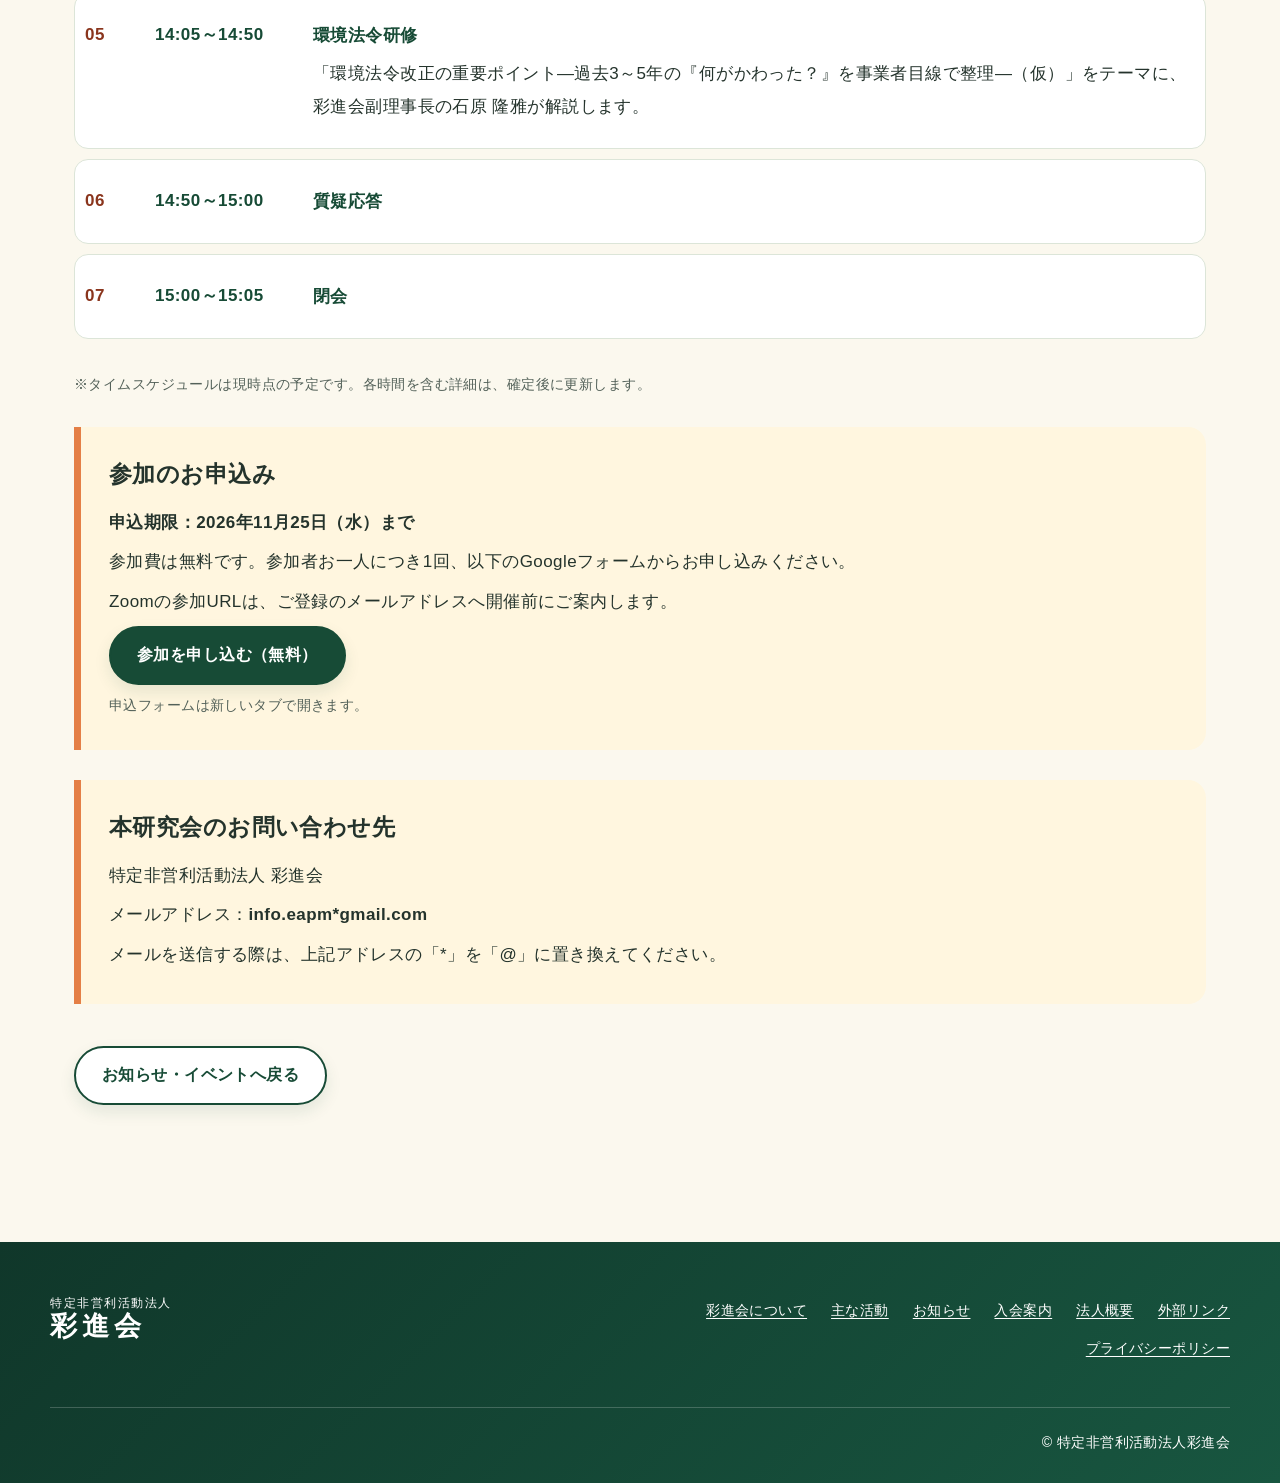
==== commit db5a55ca: "Extend event registration deadline to November 25" ====
--- a/event-2026-11.html
+++ b/event-2026-11.html
@@ -28,7 +28,7 @@
       <div><dt>開催方法</dt><dd>オンライン（Zoom）</dd></div>
       <div><dt>参加費</dt><dd>無料</dd></div>
       <div><dt>参加人数</dt><dd>100名程度</dd></div>
-      <div><dt>申込期限</dt><dd><time datetime="2026-11-20">2026年11月20日（金）</time>まで</dd></div>
+      <div><dt>申込期限</dt><dd><time datetime="2026-11-25">2026年11月25日（水）</time>まで</dd></div>
       <div><dt>お申込み</dt><dd><a href="#application-heading">参加申込受付中（無料）</a></dd></div>
     </dl>
     <section class="event-section" aria-labelledby="schedule-heading"><h2 id="schedule-heading">タイムスケジュール（仮）</h2>
@@ -45,7 +45,7 @@
     </section>
     <aside class="event-notice" aria-labelledby="application-heading">
       <h2 id="application-heading">参加のお申込み</h2>
-      <p><strong>申込期限：<time datetime="2026-11-20">2026年11月20日（金）</time>まで</strong></p>
+      <p><strong>申込期限：<time datetime="2026-11-25">2026年11月25日（水）</time>まで</strong></p>
       <p>参加費は無料です。参加者お一人につき1回、以下のGoogleフォームからお申し込みください。</p>
       <p>Zoomの参加URLは、ご登録のメールアドレスへ開催前にご案内します。</p>
       <p><a class="button primary" href="https://forms.gle/rcYbbFnbFjugcRZS7" target="_blank" rel="noopener noreferrer">参加を申し込む（無料）<span class="visually-hidden">（Googleフォーム・新しいタブで開きます）</span></a></p>
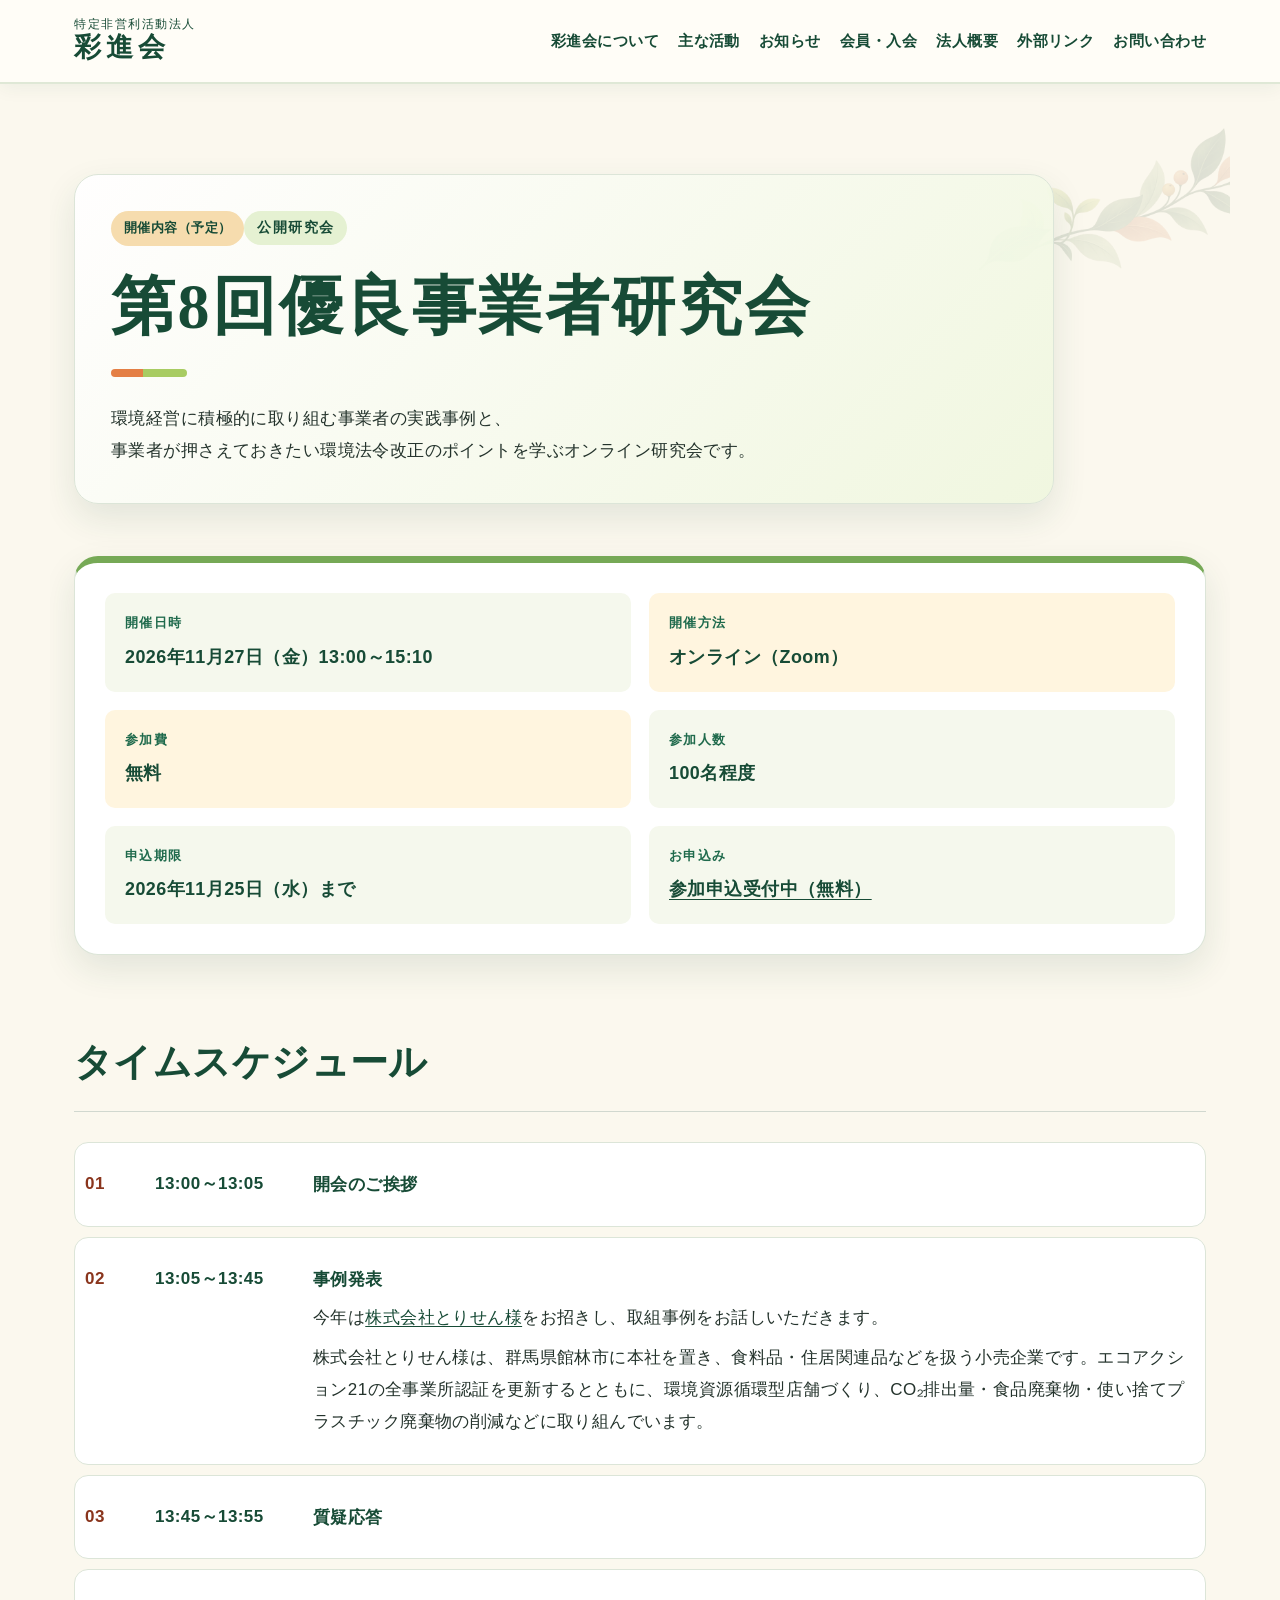
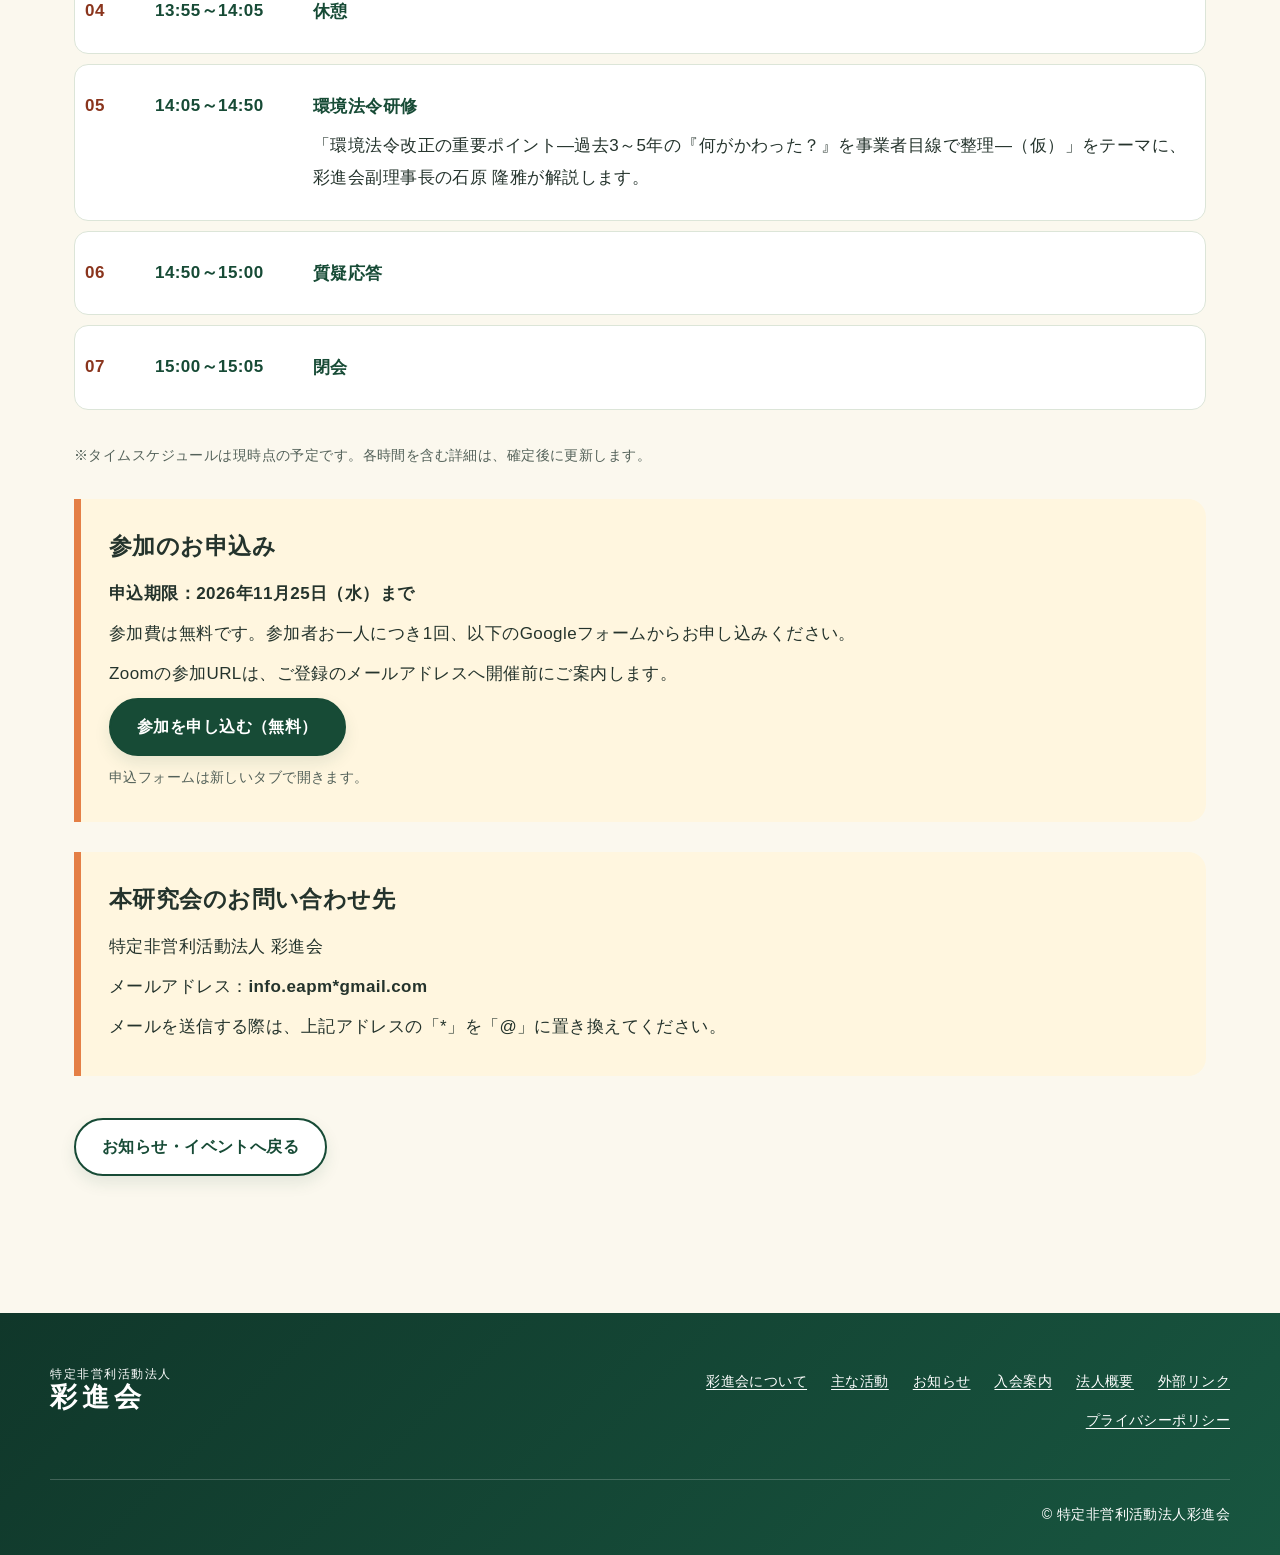
==== commit f2b35977: "Publish event presenter details" ====
--- a/event-2026-11.html
+++ b/event-2026-11.html
@@ -31,10 +31,10 @@
       <div><dt>申込期限</dt><dd><time datetime="2026-11-25">2026年11月25日（水）</time>まで</dd></div>
       <div><dt>お申込み</dt><dd><a href="#application-heading">参加申込受付中（無料）</a></dd></div>
     </dl>
-    <section class="event-section" aria-labelledby="schedule-heading"><h2 id="schedule-heading">タイムスケジュール（仮）</h2>
+    <section class="event-section" aria-labelledby="schedule-heading"><h2 id="schedule-heading">タイムスケジュール</h2>
       <ol class="event-schedule">
         <li><span class="schedule-time">13:00～13:05</span><div class="schedule-content"><strong>開会のご挨拶</strong></div></li>
-        <li><span class="schedule-time">13:05～13:45</span><div class="schedule-content"><strong>事例発表</strong><p>環境経営に積極的に取り組む事業者をお招きし、取組事例をお話しいただきます。登壇事業者は後日お知らせします。</p></div></li>
+        <li><span class="schedule-time">13:05～13:45</span><div class="schedule-content"><strong>事例発表</strong><p>今年は<a href="https://www.torisen.co.jp/" target="_blank" rel="noopener noreferrer">株式会社とりせん様<span class="visually-hidden">（外部サイト・新しいタブで開きます）</span></a>をお招きし、取組事例をお話しいただきます。</p><p>株式会社とりせん様は、群馬県館林市に本社を置き、食料品・住居関連品などを扱う小売企業です。エコアクション21の全事業所認証を更新するとともに、環境資源循環型店舗づくり、CO₂排出量・食品廃棄物・使い捨てプラスチック廃棄物の削減などに取り組んでいます。</p></div></li>
         <li><span class="schedule-time">13:45～13:55</span><div class="schedule-content"><strong>質疑応答</strong></div></li>
         <li><span class="schedule-time">13:55～14:05</span><div class="schedule-content"><strong>休憩</strong></div></li>
         <li><span class="schedule-time">14:05～14:50</span><div class="schedule-content"><strong>環境法令研修</strong><p>「環境法令改正の重要ポイント―過去3～5年の『何がかわった？』を事業者目線で整理―（仮）」をテーマに、彩進会副理事長の石原 隆雅が解説します。</p></div></li>
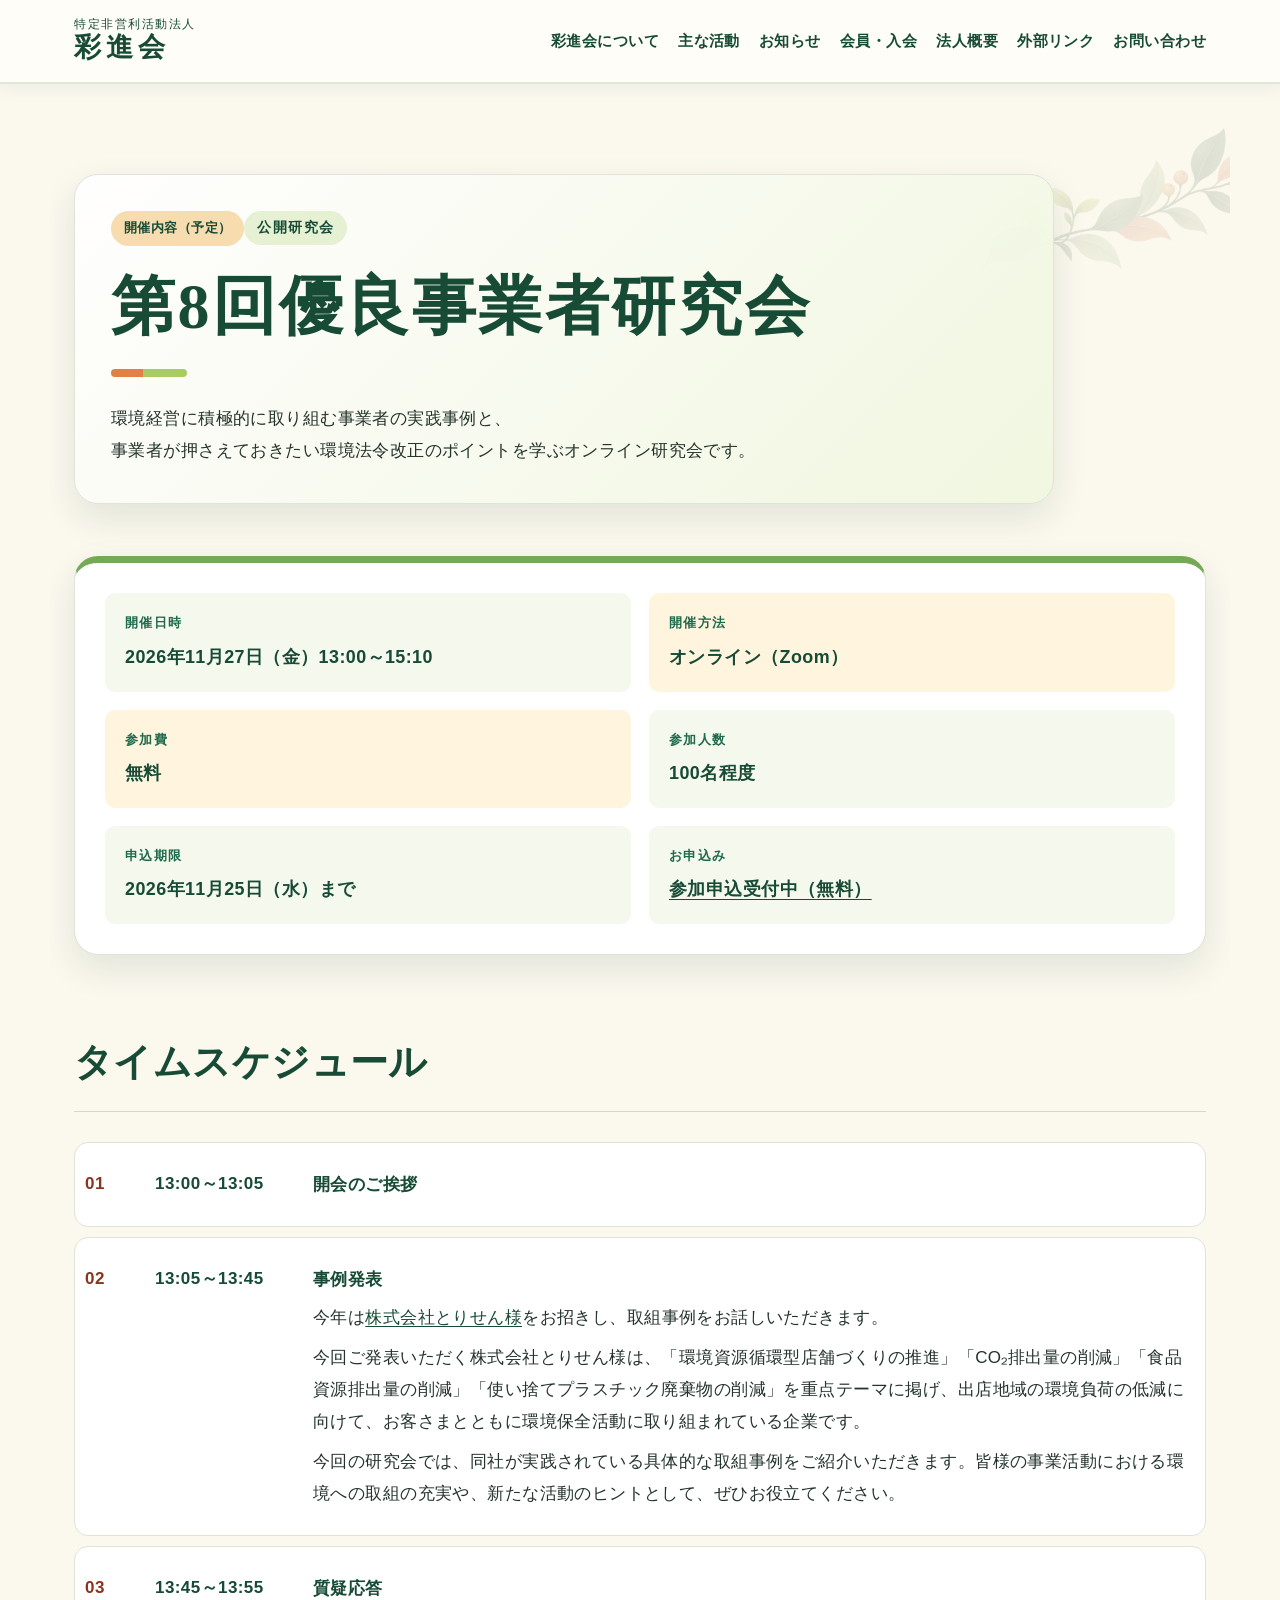
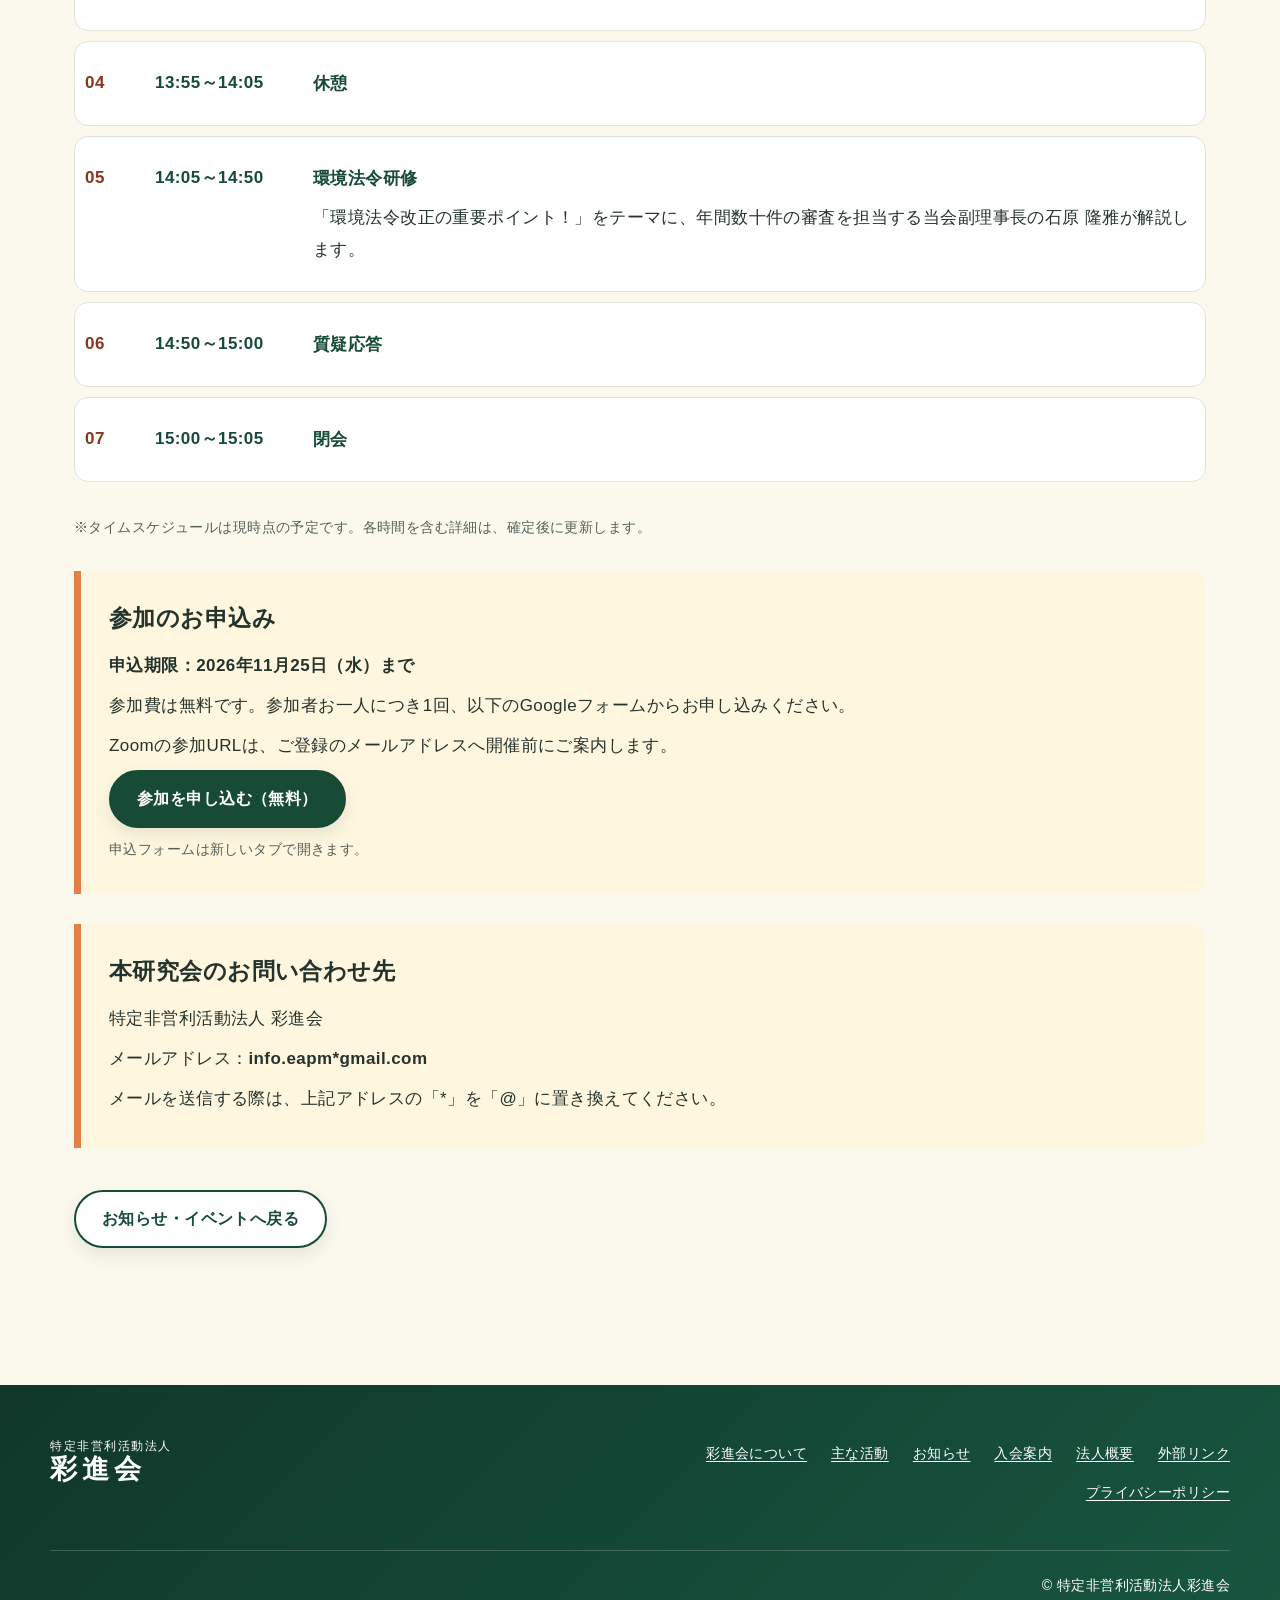
==== commit 25ab177e: "Update event session descriptions" ====
--- a/event-2026-11.html
+++ b/event-2026-11.html
@@ -34,10 +34,10 @@
     <section class="event-section" aria-labelledby="schedule-heading"><h2 id="schedule-heading">タイムスケジュール</h2>
       <ol class="event-schedule">
         <li><span class="schedule-time">13:00～13:05</span><div class="schedule-content"><strong>開会のご挨拶</strong></div></li>
-        <li><span class="schedule-time">13:05～13:45</span><div class="schedule-content"><strong>事例発表</strong><p>今年は<a href="https://www.torisen.co.jp/" target="_blank" rel="noopener noreferrer">株式会社とりせん様<span class="visually-hidden">（外部サイト・新しいタブで開きます）</span></a>をお招きし、取組事例をお話しいただきます。</p><p>株式会社とりせん様は、群馬県館林市に本社を置き、食料品・住居関連品などを扱う小売企業です。エコアクション21の全事業所認証を更新するとともに、環境資源循環型店舗づくり、CO₂排出量・食品廃棄物・使い捨てプラスチック廃棄物の削減などに取り組んでいます。</p></div></li>
+        <li><span class="schedule-time">13:05～13:45</span><div class="schedule-content"><strong>事例発表</strong><p>今年は<a href="https://www.torisen.co.jp/" target="_blank" rel="noopener noreferrer">株式会社とりせん様<span class="visually-hidden">（外部サイト・新しいタブで開きます）</span></a>をお招きし、取組事例をお話しいただきます。</p><p>今回ご発表いただく株式会社とりせん様は、「環境資源循環型店舗づくりの推進」「CO₂排出量の削減」「食品資源排出量の削減」「使い捨てプラスチック廃棄物の削減」を重点テーマに掲げ、出店地域の環境負荷の低減に向けて、お客さまとともに環境保全活動に取り組まれている企業です。</p><p>今回の研究会では、同社が実践されている具体的な取組事例をご紹介いただきます。皆様の事業活動における環境への取組の充実や、新たな活動のヒントとして、ぜひお役立てください。</p></div></li>
         <li><span class="schedule-time">13:45～13:55</span><div class="schedule-content"><strong>質疑応答</strong></div></li>
         <li><span class="schedule-time">13:55～14:05</span><div class="schedule-content"><strong>休憩</strong></div></li>
-        <li><span class="schedule-time">14:05～14:50</span><div class="schedule-content"><strong>環境法令研修</strong><p>「環境法令改正の重要ポイント―過去3～5年の『何がかわった？』を事業者目線で整理―（仮）」をテーマに、彩進会副理事長の石原 隆雅が解説します。</p></div></li>
+        <li><span class="schedule-time">14:05～14:50</span><div class="schedule-content"><strong>環境法令研修</strong><p>「環境法令改正の重要ポイント！」をテーマに、年間数十件の審査を担当する当会副理事長の石原 隆雅が解説します。</p></div></li>
         <li><span class="schedule-time">14:50～15:00</span><div class="schedule-content"><strong>質疑応答</strong></div></li>
         <li><span class="schedule-time">15:00～15:05</span><div class="schedule-content"><strong>閉会</strong></div></li>
       </ol>
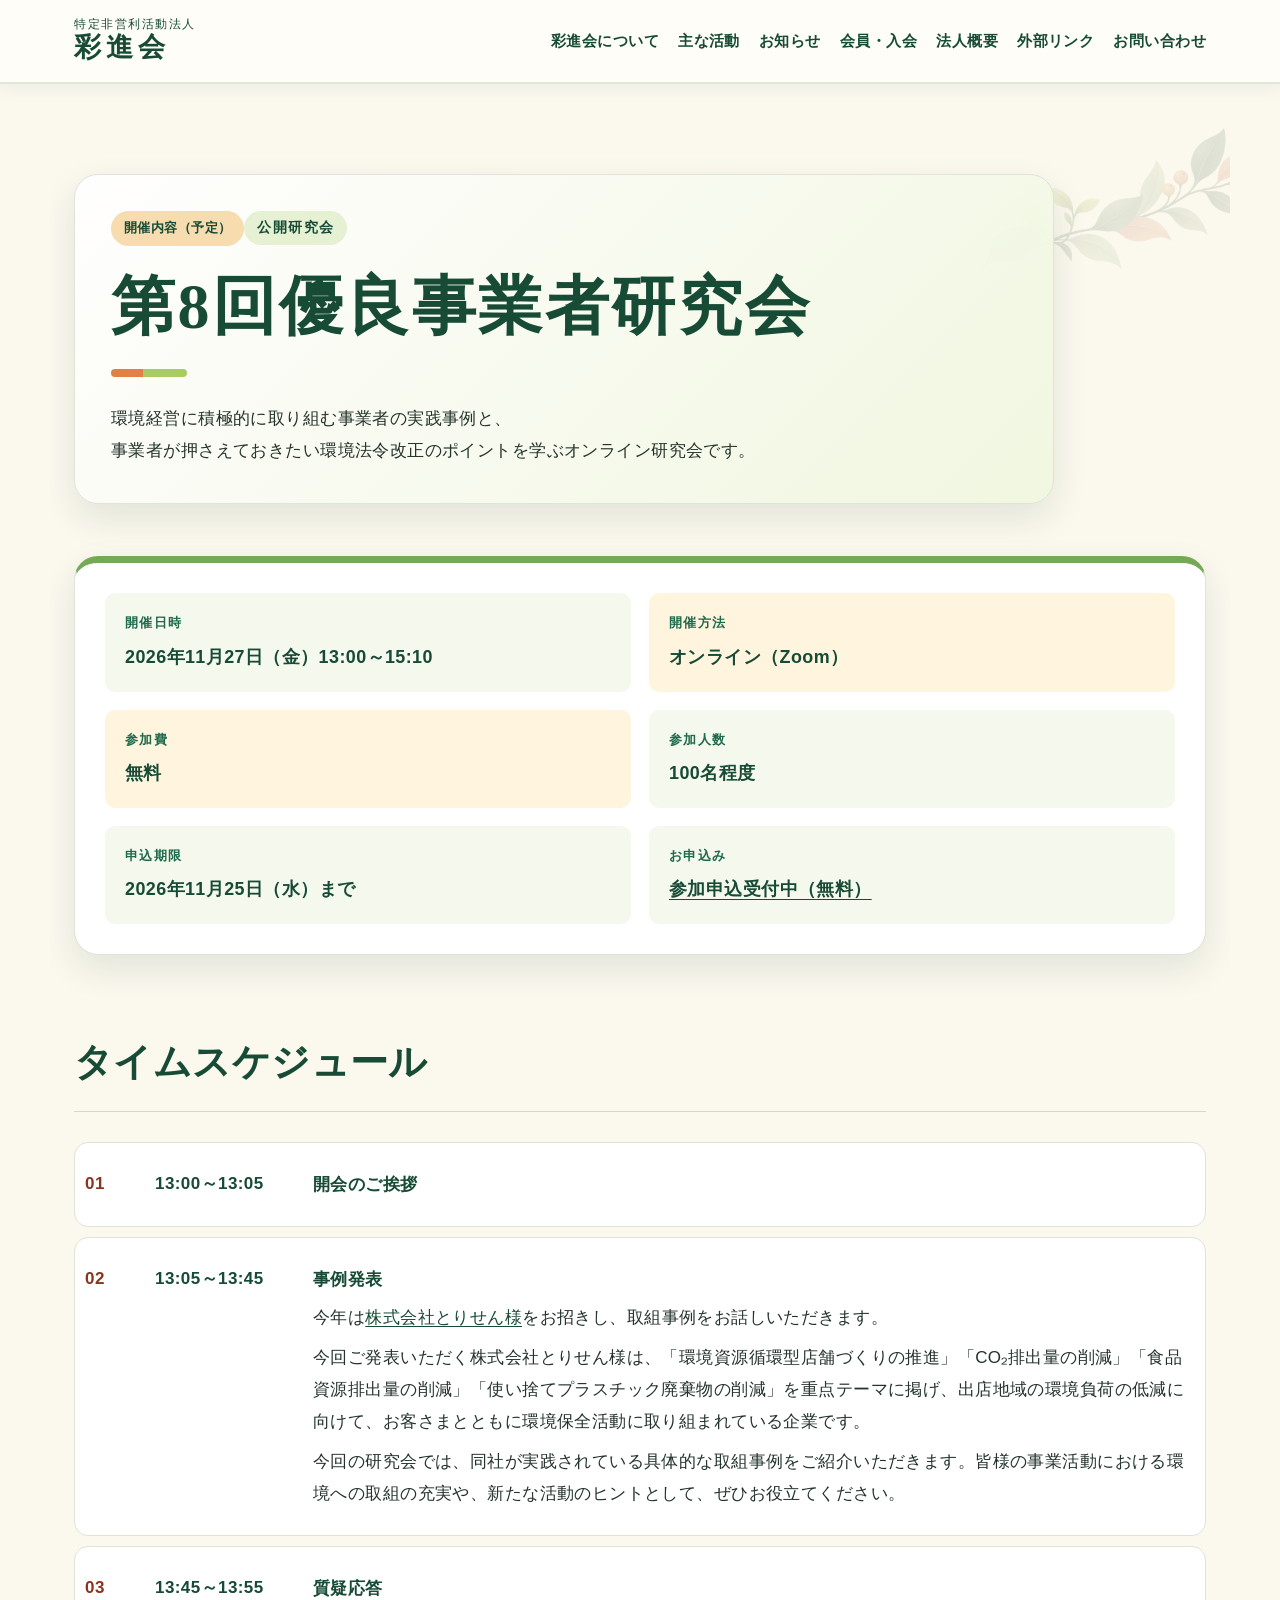
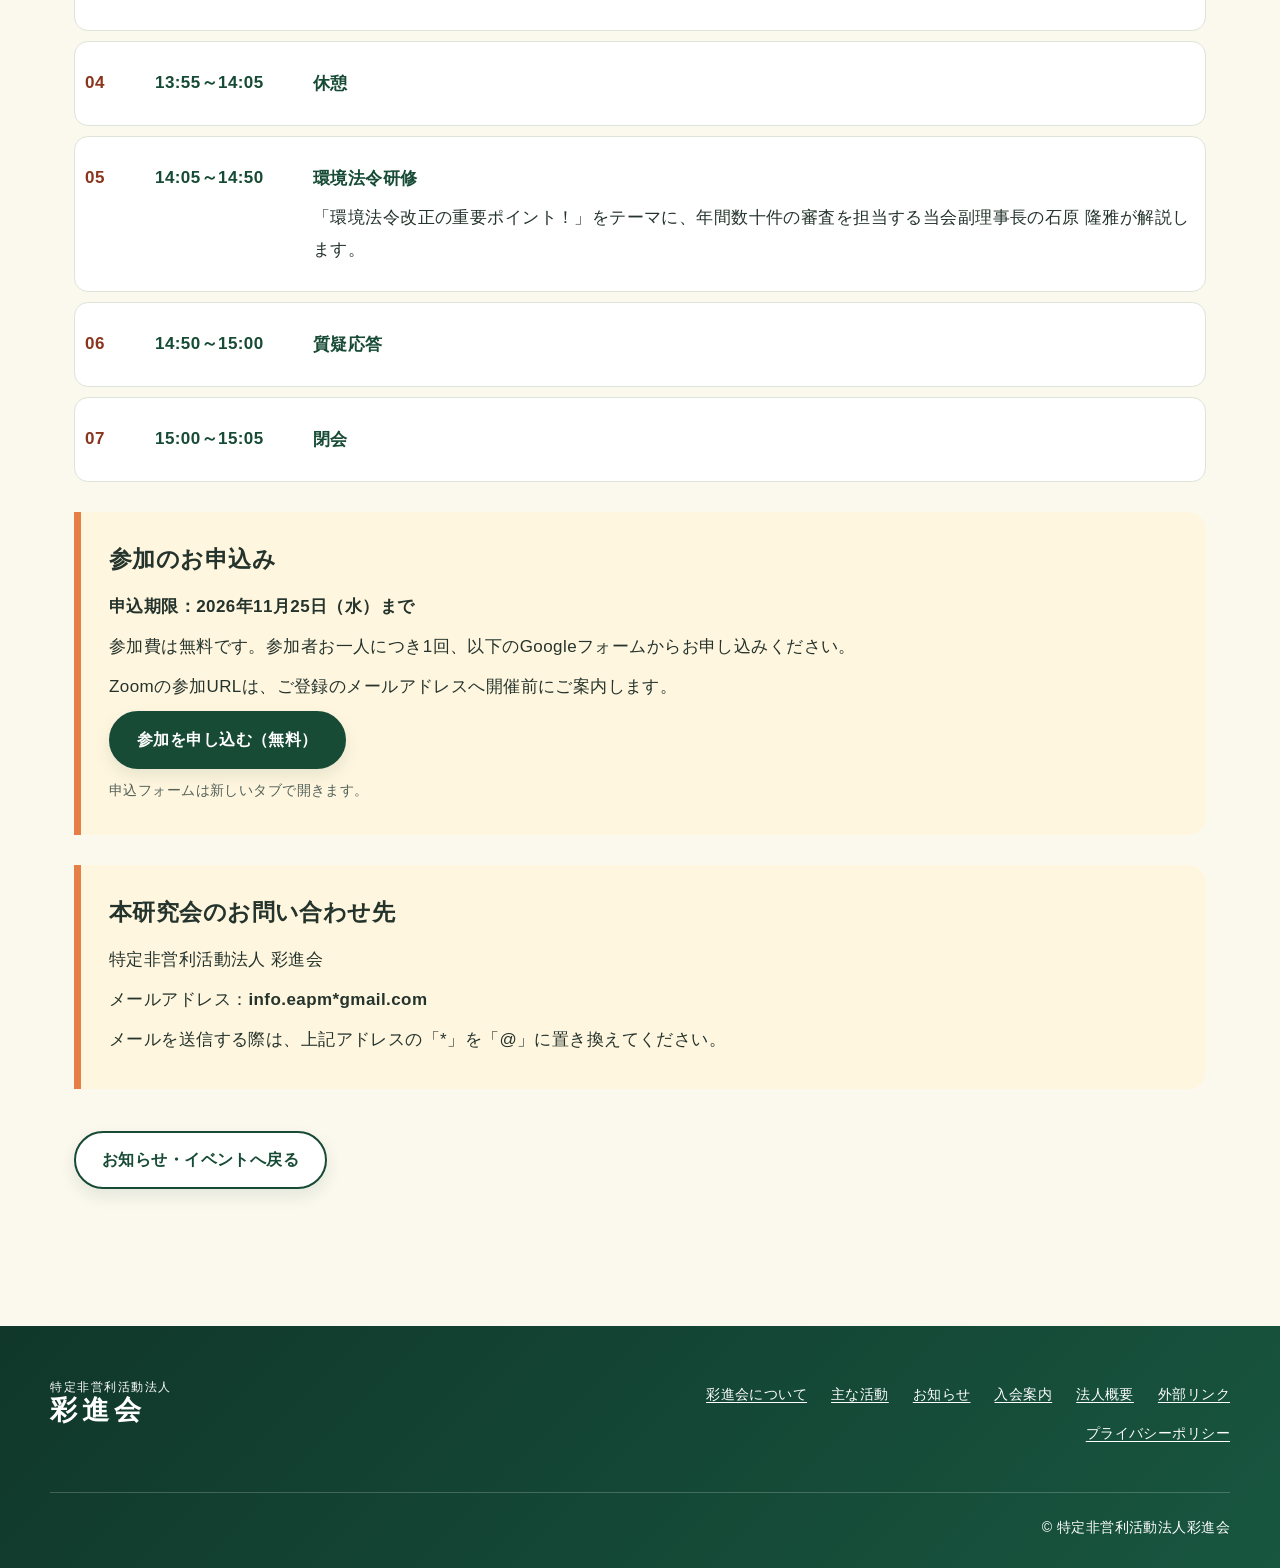
==== commit 5b04f38f: "Remove tentative schedule note" ====
--- a/event-2026-11.html
+++ b/event-2026-11.html
@@ -41,7 +41,6 @@
         <li><span class="schedule-time">14:50～15:00</span><div class="schedule-content"><strong>質疑応答</strong></div></li>
         <li><span class="schedule-time">15:00～15:05</span><div class="schedule-content"><strong>閉会</strong></div></li>
       </ol>
-      <p class="external-link-note">※タイムスケジュールは現時点の予定です。各時間を含む詳細は、確定後に更新します。</p>
     </section>
     <aside class="event-notice" aria-labelledby="application-heading">
       <h2 id="application-heading">参加のお申込み</h2>
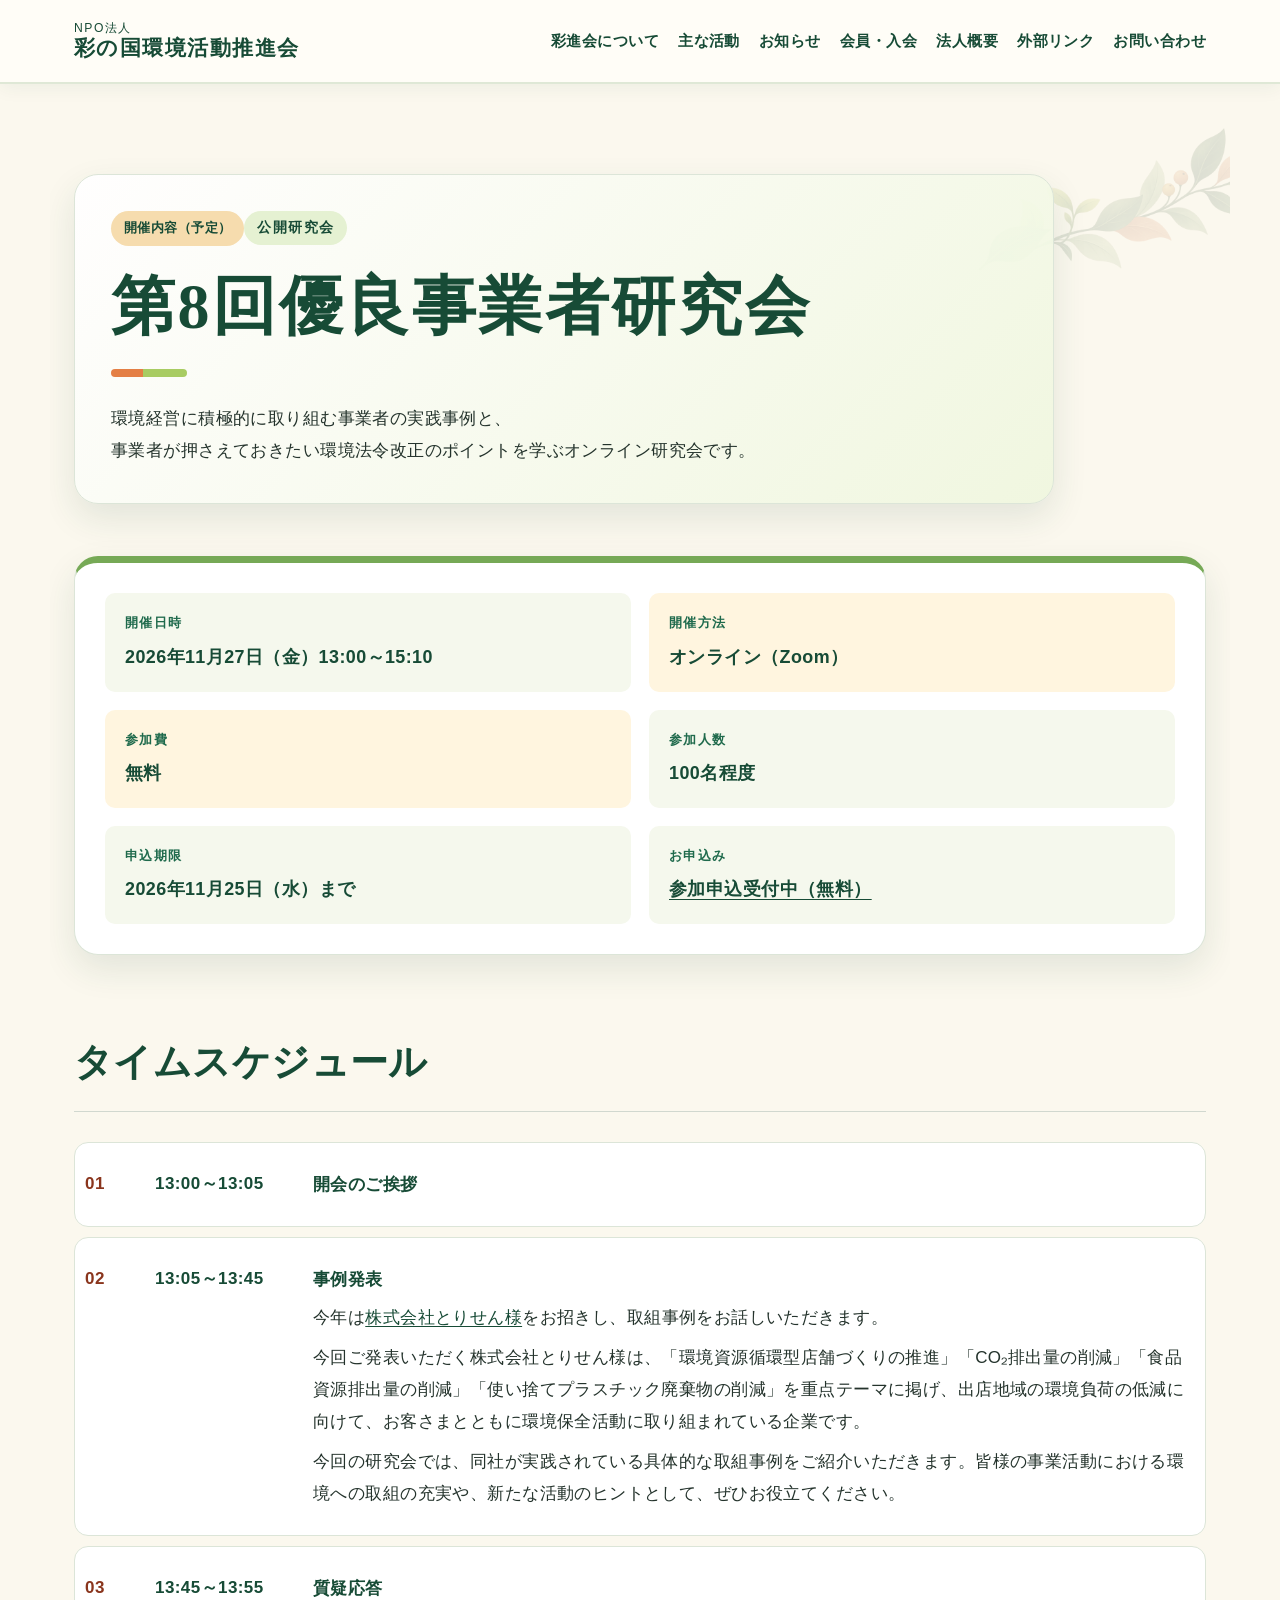
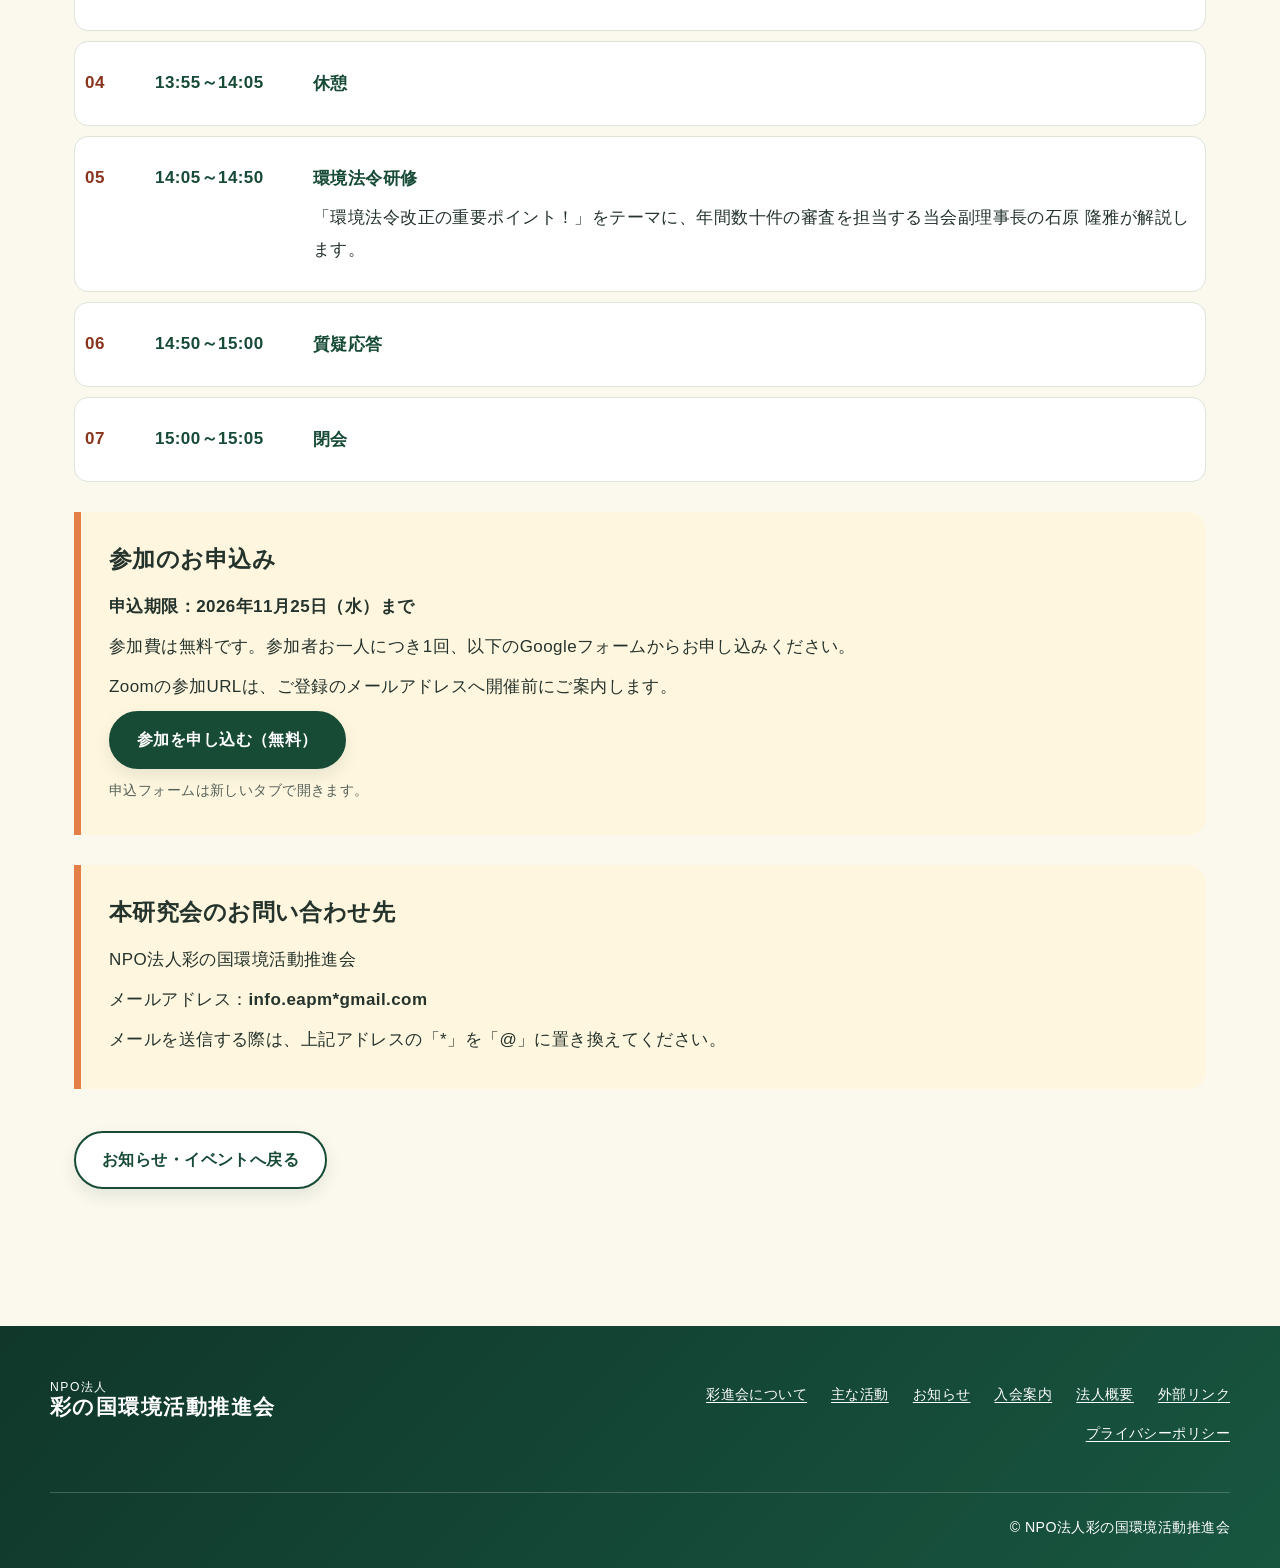
==== commit eb58ca67: "Update organization legal name" ====
--- a/event-2026-11.html
+++ b/event-2026-11.html
@@ -3,10 +3,10 @@
 <head>
   <meta charset="utf-8">
   <meta name="viewport" content="width=device-width,initial-scale=1">
-  <title>第8回優良事業者研究会｜特定非営利活動法人 彩進会</title>
+  <title>第8回優良事業者研究会｜NPO法人彩の国環境活動推進会</title>
   <meta name="description" content="2026年11月27日にZoomで開催予定の第8回優良事業者研究会のご案内です。">
   <meta property="og:type" content="article"><meta property="og:locale" content="ja_JP">
-  <meta property="og:title" content="第8回優良事業者研究会｜特定非営利活動法人 彩進会">
+  <meta property="og:title" content="第8回優良事業者研究会｜NPO法人彩の国環境活動推進会">
   <link rel="icon" href="data:,">
   <link rel="stylesheet" href="assets/css/style.css">
   <script src="assets/js/main.js" defer></script>
@@ -14,7 +14,7 @@
 <body>
   <a class="skip-link" href="#main">本文へ移動</a>
   <header class="site-header"><div class="header-inner">
-    <a class="wordmark" href="index.html" aria-label="彩進会 トップへ"><small>特定非営利活動法人</small><span>彩進会</span></a>
+    <a class="wordmark" href="index.html" aria-label="NPO法人彩の国環境活動推進会 トップへ"><small>NPO法人</small><span>彩の国環境活動推進会</span></a>
     <button class="menu-button" type="button" aria-expanded="false" aria-controls="global-nav"><span>メニュー</span><i aria-hidden="true"></i></button>
     <nav id="global-nav" class="global-nav" aria-label="メインメニュー"><ul>
       <li><a href="index.html#about">彩進会について</a></li><li><a href="index.html#activities">主な活動</a></li><li><a href="index.html#news">お知らせ</a></li>
@@ -52,12 +52,12 @@
     </aside>
     <aside class="event-notice" aria-labelledby="event-contact-heading">
       <h2 id="event-contact-heading">本研究会のお問い合わせ先</h2>
-      <p>特定非営利活動法人 彩進会</p>
+      <p>NPO法人彩の国環境活動推進会</p>
       <p>メールアドレス：<strong>info.eapm*gmail.com</strong></p>
       <p>メールを送信する際は、上記アドレスの「*」を「@」に置き換えてください。</p>
     </aside>
     <p class="event-actions"><a class="button secondary" href="index.html#news">お知らせ・イベントへ戻る</a></p>
   </main>
-  <footer><div class="footer-inner"><div class="wordmark inverse"><small>特定非営利活動法人</small><span>彩進会</span></div><nav aria-label="フッターメニュー"><a href="index.html#about">彩進会について</a><a href="index.html#activities">主な活動</a><a href="index.html#news">お知らせ</a><a href="index.html#join">入会案内</a><a href="index.html#profile">法人概要</a><a href="links.html">外部リンク</a><a href="privacy.html">プライバシーポリシー</a></nav></div><p class="copyright"><small>&copy; 特定非営利活動法人彩進会</small></p></footer>
+  <footer><div class="footer-inner"><div class="wordmark inverse"><small>NPO法人</small><span>彩の国環境活動推進会</span></div><nav aria-label="フッターメニュー"><a href="index.html#about">彩進会について</a><a href="index.html#activities">主な活動</a><a href="index.html#news">お知らせ</a><a href="index.html#join">入会案内</a><a href="index.html#profile">法人概要</a><a href="links.html">外部リンク</a><a href="privacy.html">プライバシーポリシー</a></nav></div><p class="copyright"><small>&copy; NPO法人彩の国環境活動推進会</small></p></footer>
 </body>
 </html>
--- a/assets/css/style.css
+++ b/assets/css/style.css
@@ -36,3 +36,6 @@
 @media(max-width:900px){body{font-size:16px}.hero{grid-template-columns:1fr;gap:44px;margin:16px 18px 28px;padding:60px 42px 72px}.hero-visual{width:min(72vw,460px);margin:auto}.section{padding-top:92px;padding-bottom:92px}.section:after,.resource-page:after,.event-page:after,.policy:after{width:230px;height:115px;opacity:.1}.policy>header,.resource-page>header,.event-page>header{padding:30px}}
 @media(max-width:600px){.hero{margin:0;border-radius:0 0 30px 30px;padding:48px 20px 64px}.hero p{font-size:1.02rem}.hero-visual{width:min(84vw,390px)}.hero-illustration-panel{padding:10px;box-shadow:12px 14px 0 #dceca6,0 18px 32px rgba(23,75,54,.13)}.hero-keywords{margin-top:25px}.hero-keywords span{min-width:74px;padding:7px 13px}.section{padding-top:82px;padding-bottom:82px}.section:after,.resource-page:after,.event-page:after,.policy:after{right:-65px;left:auto;width:190px;height:95px;opacity:.08}.section.tint:after{right:auto;left:-65px}.news-list article{padding:20px}.event-list article{padding:22px 20px}.profile-list{padding:8px 20px}.policy>header,.resource-page>header,.event-page>header{padding:24px 20px}.policy section{padding:24px 20px}}
 .resource-section+.resource-section{margin-top:72px}.external-link-list.single-column{grid-template-columns:minmax(0,560px)}
+.wordmark{min-width:0}.wordmark span{white-space:nowrap;font-size:1.3rem;letter-spacing:.07em}
+@media(max-width:1080px) and (min-width:901px){.global-nav{display:none;position:absolute;top:82px;left:0;right:0;background:var(--paper);border-bottom:1px solid var(--line);box-shadow:0 10px 20px rgba(0,0,0,.08)}.global-nav.is-open{display:block}.global-nav ul{display:block;padding:12px 24px 22px}.global-nav a{display:block;min-height:48px;padding:12px 0;border-bottom:1px solid var(--line)}.menu-button{display:block}}
+@media(max-width:600px){.wordmark small{font-size:.62rem}.wordmark span{font-size:1.05rem;letter-spacing:.04em}}
